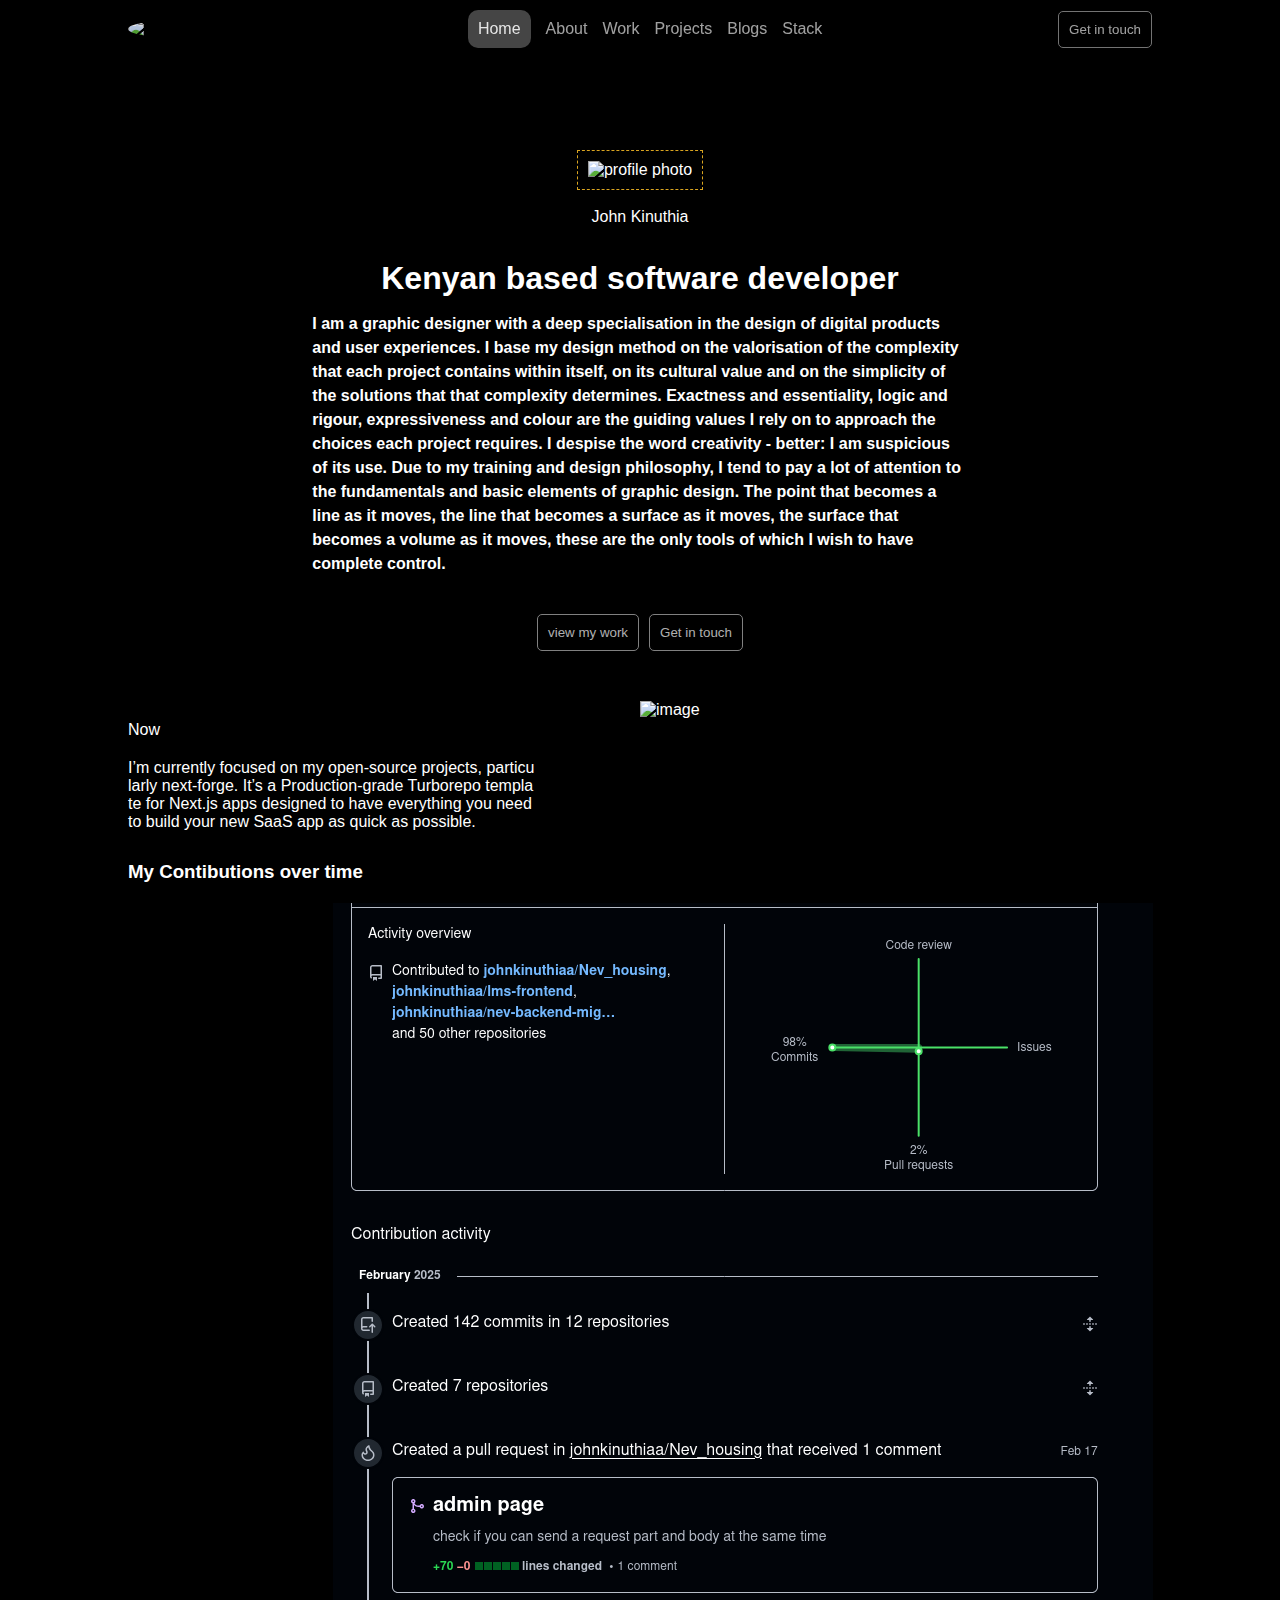
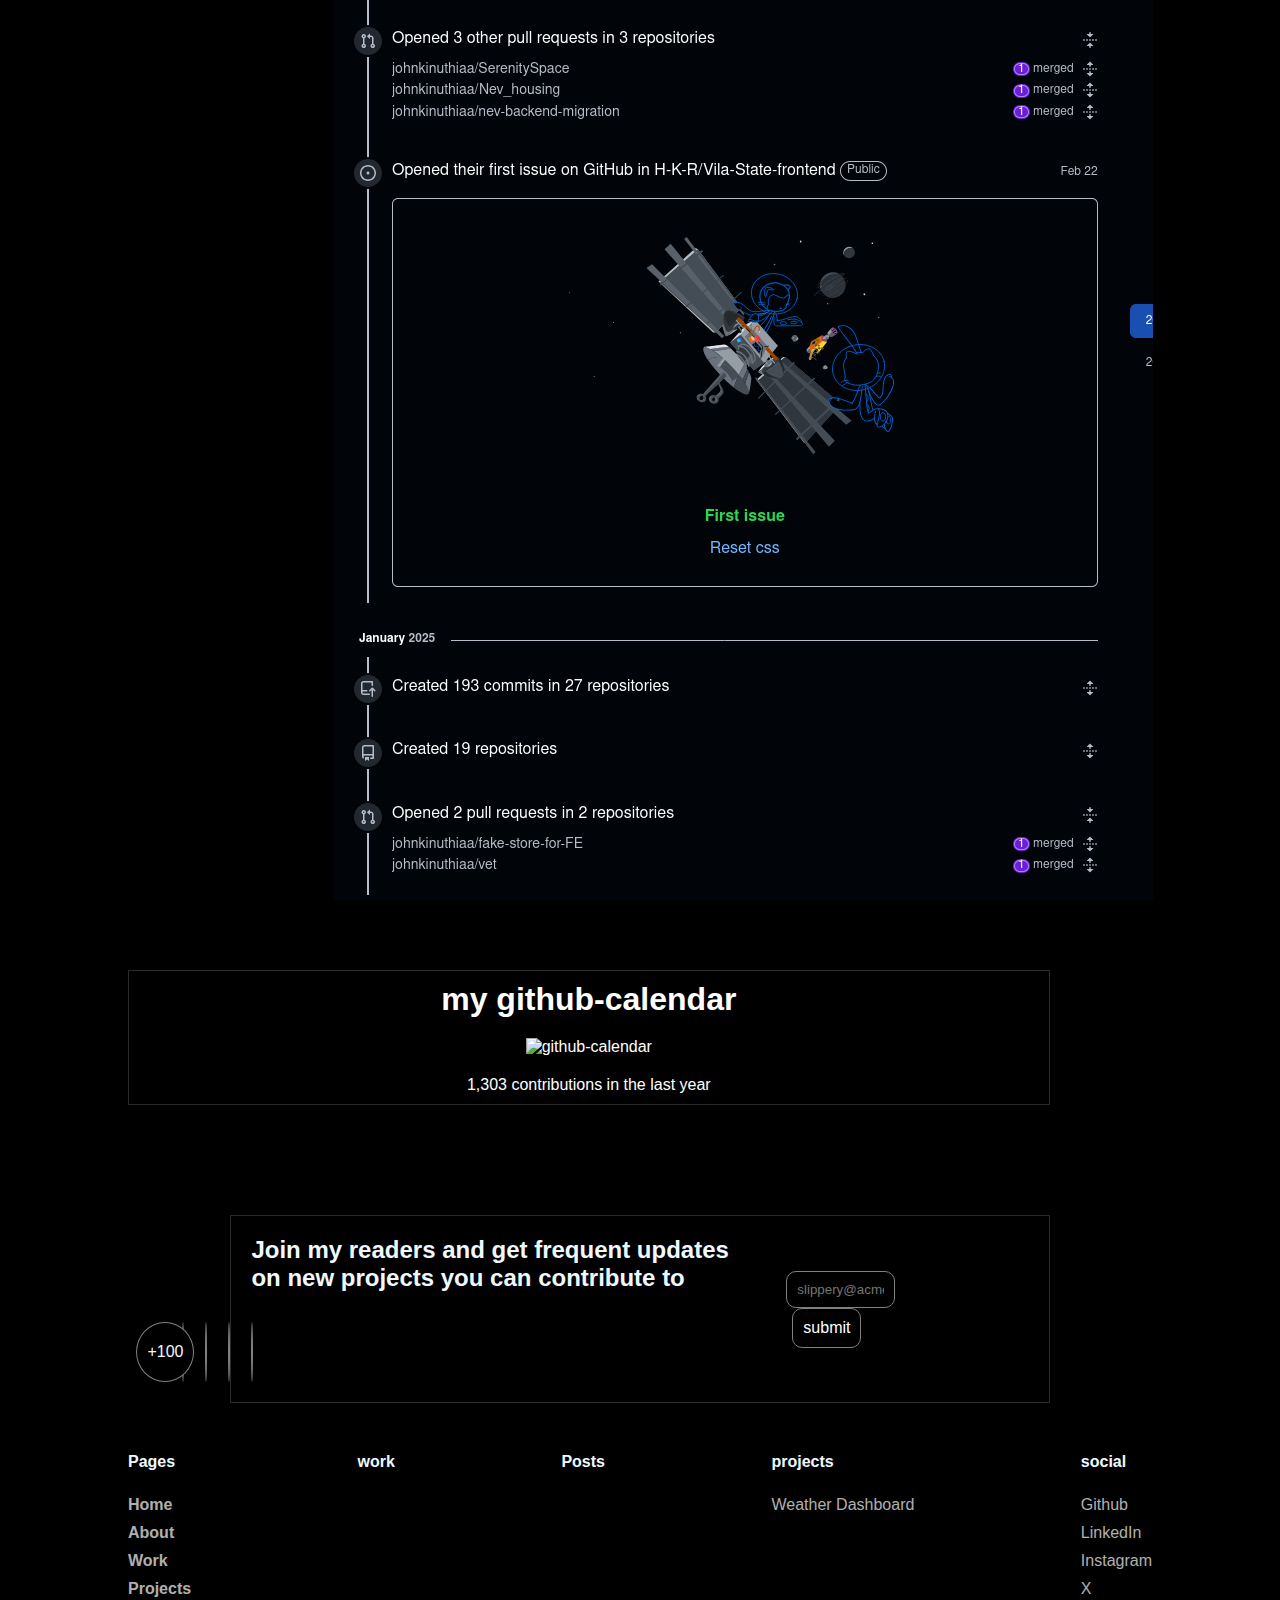
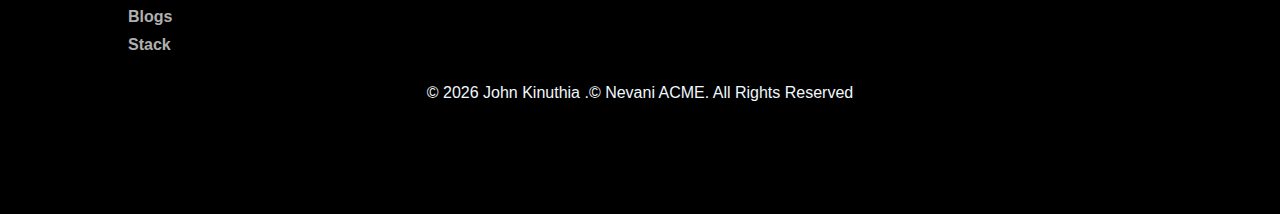
==== index.html @ 50105814 "projects" ====
<!DOCTYPE html>
<html lang="en">
<head>
    <meta charset="UTF-8">
    <meta name="viewport" content="width=device-width, initial-scale=1.0">
    <title>my Portfolio</title>
    <link rel="stylesheet" href="styles/styles.css">
    <link rel="stylesheet" href="https://fonts.googleapis.com/css2?family=Material+Symbols+Outlined:opsz,wght,FILL,GRAD@20..48,100..700,0..1,-50..200" />
</head>
<body>
    <header>
        <nav>
            <div class="profile__container">
                <img src="https://i.pinimg.com/736x/99/9f/6e/999f6e48bd774113c2bd0b9a2c23f813.jpg" alt="profile photo">
            </div>
            <div class="navigation_links desktop__navigation">
                <a href="/index.html" id="home">Home</a>
                <a href="/pages/about.html" id="about">About</a>
                <a href="/pages/about.html" id="work">Work</a>
                <a href="/pages/projects.html" id="projects">Projects</a>
                <a href="/pages/blog.html" id="blogs">Blogs</a>
                <a href="/pages/stack.html" id="stack" >Stack</a>
                
            </div>
            <div class="navigation_links bottom__navigation">
                <a href="/index.html" id="home">
                    <div class="navigation_links_container">
                        <span class="material-symbols-outlined">home</span><span>Home</span>
                    </div>
                </a>
                <a href="/pages/about.html" id="about">
                    <div class="navigation_links_container">
                        <span class="material-symbols-outlined">account_circle</span><span>About</span>
                    </div>
                </a>
                <a href="/pages/about.html" id="work">
                    <div class="navigation_links_container">
                        <span class="material-symbols-outlined">work</span><span>Work</span>
                    </div>
                </a>
                <a href="/pages/projects.html" id="projects">
                    <div class="navigation_links_container">
                        <span class="material-symbols-outlined">construction</span><span>Projects</span>
                    </div>
                </a>
                <a href="/pages/blog.html" id="blogs">
                    <div class="navigation_links_container">
                        <span class="material-symbols-outlined">local_library</span><span>Blogs</span>
                    </div>
                </a>
                <a href="/pages/stack.html" id="stack" >
                    <div class="navigation_links_container">
                        <span class="material-symbols-outlined">widgets</span><span>Stack</span>
                    </div>
                </a>
                
            </div>

            <div>
                <button class="contact_button"><a href="/pages/contact.html">Get in touch</a></button>
            </div>
        </nav>
    </header>
    <main id="main__page">
        <section class="introduction__section">
            <div class="introduction__section__image">
                <img src="https://i.pinimg.com/736x/99/9f/6e/999f6e48bd774113c2bd0b9a2c23f813.jpg" alt="profile photo">
            </div>
            <p class="my_name">John Kinuthia</p>
            <div class="introduction__section__about__me">
                <h1>Kenyan based software developer</h1>
                <p>I am a graphic designer with a deep specialisation in the design of digital products and user experiences.
                     I base my design method on the valorisation of the complexity that each project contains within itself, on its cultural value and on the simplicity 
                    of the solutions that that complexity determines. Exactness and essentiality, logic and rigour, expressiveness and colour are the guiding values
                     I rely on to approach the choices each project requires.

                    I despise the word creativity - better: I am suspicious of its use. Due to my training and design philosophy, I tend to pay a lot of attention to the
                     fundamentals and basic elements of graphic design. The point that becomes a line as it moves, the line that becomes a surface as it moves, the surface that 
                     becomes a volume as it moves, these are the only tools of which I wish to have complete control.</p>
            </div>
            <div class="introduction__section__buttons">
                <button> <a href="/pages/projects.html">view my work</a></button>
                <button class="get_in_touch_button"><a href="/pages/contact.html">Get in touch</a></button>
            </div>
        </section>
        <section class="currently__section">
            <div class="currently__section__text">
                <p>Now</p>
                <p class="currently__section__project__description">I’m currently focused on my open-source projects,
                     particularly next-forge. It’s a Production-grade 
                     Turborepo template for Next.js apps designed to have everything
                     you need to build your new SaaS app as quick as possible.</p>
            </div>
            <div class="currently__section__image">
                <img 
                    src="https://i.pinimg.com/236x/44/af/dc/44afdc5219f2e6592aead0ec543ad521.jpg" 
                    alt="image">
            </div>
        </section>
        <section class="contribution_section">
            <h3>My Contibutions over time</h3>
            <div class="contribution_activity">
                <img src="/assets/contribution.png" alt="contributions">
            </div>
        </section>
        <section class="github-contribution">
            <h1>my github-calendar</h1>
            <div class="github-calendar">
                <img src="https://ghchart.rshah.org/johnkinuthiaa" alt="github-calendar">
            </div>
            <p>1,303 contributions in the last year </p>
        </section>
        
    </main>
    <footer>
        <section class="newsletter">
            <div class="readers">
                <h2>Join my readers and get frequent updates on new projects
                you can contribute to</h2>
                <div class="newsletter__readers">
                    <img src="https://i.pinimg.com/236x/fb/40/18/fb40187282aca6e7f9225df4b0b49ace.jpg" alt="">
                    <img src="https://i.pinimg.com/236x/fb/40/18/fb40187282aca6e7f9225df4b0b49ace.jpg" alt="">
                    <img src="https://i.pinimg.com/236x/fb/40/18/fb40187282aca6e7f9225df4b0b49ace.jpg" alt="">
                    <img src="https://i.pinimg.com/236x/fb/40/18/fb40187282aca6e7f9225df4b0b49ace.jpg" alt="">
                    <img src="https://i.pinimg.com/236x/fb/40/18/fb40187282aca6e7f9225df4b0b49ace.jpg" alt="">
                    <div>+100</div>
                </div>
            </div>
            <div class="newsletter__register">
                <form>
                    <input
                        type="text"
                        name="emailInput"
                        id="emailInput"
                        placeholder="slippery@acme.com"
                        required
                        autocomplete="off"
                        >
                    <button type="submit">submit</button>
                </form>
                
            </div>
            
        </section>
        <div class="footer__content">
            <div>
                <h4>Pages</h>
                <div class="footer_navigation">
                    <a href="/index.html">Home</a>
                    <a href="/pages/about.html">About</a>
                    <a href="/pages/about.html">Work</a>
                    <a href="/pages/projects.html">Projects</a>
                    <a href="/pages/blog.html">Blogs</a>
                    <a href="/pages/stack.html">Stack</a>
                </div>
            </div>
            <div>
                <h4>work</h>
                <div class="footer_navigation"><a href=""></a><a href=""></a><a href=""></a><a href=""></a></div>
            </div>
            <div>
                <h4>Posts</h>
                <div class="footer_navigation"><a href=""></a><a href=""></a><a href=""></a><a href=""></a></div>
            </div>
            <div>
                <h4>projects</h4>
                <div class="footer_navigation">
                    <a href="/pages/projects.html#Weather_Dashboard">Weather Dashboard</a>
                    <a href=""></a>
                    <a href=""></a>
                    <a href=""></a>
                </div>
            </div>
            <div>
                <h4>social</h4>
                <div class="footer_navigation">
                    <a href=""><i class="fa-brands fa-github"></i>Github</a>
                    <a href=""><i class="fa-brands fa-linkedin"></i>LinkedIn</a>
                    <a href=""><i class="fa-brands fa-instagram" style="color: #ffffff;"></i>Instagram</a>
                    <a href=""><i class="fa-brands fa-x-twitter" style="color: #ffffff;"></i>X</a>
                </div>
            </div>
        </div>
        <div class="date" id="date"></div>
    </footer>
    <script type="module" src="index.js"></script>
    </body>
</html>
---- styles/styles.css ----
/* make width for the whole app to be 80% */
:root{
    width: 80%;
    margin: 0 auto; 
    background-color: black;
    font-family: Arial, Helvetica, sans-serif;

}
/* reset the css */
*{
    margin: 0;
    padding:0;
    box-sizing: border-box;
}

header{
    width: 80%;
    margin: 0 auto;
    position:fixed;
    top: 0;
    padding-top: 10px;
    backdrop-filter: blur(50px);
    opacity: 0.9;
}
header>nav{
    display:flex;
    justify-content: space-between;
    align-items: center;

}

.profile__container>img{
    border-radius: 50%;
    object-fit: cover;
    height: 80px;
    width: 80px;
}
.navigation_links{
    display: flex;
    justify-content: space-between;
    align-items: center;
    gap:15px
}
/* remove text decoration for all links */

a{
    text-decoration: none;
    color: rgb(255,255,255,0.7);
}


.navigation_links>a:hover,
.contact_button>a:hover,
.introduction__section__buttons>button
{
    cursor: pointer;
    color: rgb(255,255,255);
}
.bottom__navigation>a{
    color: #ffff !important;
}
.contact_button,
.introduction__section__buttons>button{
    padding: 10px;
    outline:none;
    border:1px solid gray;
    border-radius:5px;
    background: #000;
}
.bottom__navigation{
    position:fixed;
    top:90vh;
    z-index: 999;
    backdrop-filter: blur(50px);
    color: rgb(255,255,255) !important;
    border-radius: 30px;
    width: 100%;
    padding:10px;
    align-items: center;

    background-color: rgb(255,255,255,0.2) !important;
}
.navigation_links_container{
    display:flex;
    flex-direction:column;
    align-items: center;
}
@media screen and (max-width: 730px) {
    .desktop__navigation,.contact_button{
        display: none;
    }
}

@media screen and (min-width: 730px) {
    .bottom__navigation{
        display: none;
    }
}
#main__page{
    color: #ffff;
    margin-top: 150px;
    scroll-behavior: smooth;
}
.introduction__section{
    display: flex;
    flex-direction: column;
    align-items:center;
    gap: 18px;
    margin: 0 auto;
    align-items: center;
    justify-content: center;
    width: 80%;
}
.introduction__section__about__me{
    display: flex;
    flex-direction: column;
    width: 80%;
    gap: 10px;
    line-height: 1.5;
    font-size: medium;
    font-weight: 600;
    margin: 10px 0 20px 0;
    
}
.introduction__section__about__me>h1{
    text-align: center;
}
.introduction__section__image{
    border: 1px dashed goldenrod;
    width: fit-content;
}
.introduction__section__image>img{
    height: 90px;
    width: 90px;
    padding: 10px;
    object-fit: cover;
}

.introduction__section__buttons{
    display: flex;
    gap:10px;
    justify-content: space-between;
}

.get_in_touch_button{
    border: none;
    /* background-color:rgb(255,255,255) !important; */
    color: #000 !important;
}
/* currently */
.currently__section{
    display: flex;
    justify-content: space-between;
    align-items: flex-start;
    margin-top: 50px;
}
.currently__section__text{
    width: 50%;
    word-break: break-all;
    display: flex;
    flex-direction: column;
    justify-content: space-between;
}
.currently__section__project__description{
    margin-top: 40px;
    font-size: 16px;
}
.currently__section__text>p{
    width: 80%;
    margin-top: 20px;
}
.currently__section__image{
    width: 50%;
}
.currently__section__image>img{
    width: 100%;
    object-fit:fill;
}
/* contribution activity */
.contribution_section{
    margin-top: 30px;
    width:100%;
}
.contribution_activity{
    display: flex;
    justify-items: center;
    align-items: center;
    margin:20px auto;
    width:60%;
}
/* contribution section */
.github-contribution{
    width: 90%;
    margin-top: 70px;
    align-items: center;
    display: flex;
    flex-direction:column;
    border:1px solid rgb(219, 211, 211,0.2);
    gap:20px;
    padding: 10px;
}
.github-calendar>img{
    width: 100%;
    
}
@media screen and (max-width:768px) {
    .github-contribution{
        width: 100%;
    }
    .github-calendar>img{
        width: 100%;
        height: 100%;
    }
}
/* newsletter */
.newsletter{
    display:flex;
    justify-content: space-between;
    align-items:center;
    padding:10px;
    border:1px solid rgb(219, 211, 211,0.2);
    width:80%;
    margin: 50px auto;
}
.newsletter>*{
    padding: 10px;
}
.newsletter__register{
    width: 60%;
    display:flex;
}
.newsletter__register>form{
    padding: 10px;
    width: 80%;
}
.newsletter__register>form>*{
    padding: 10px;
    border-radius: 10px;
    border:1px solid gray;
}
.newsletter__register>form>button{
    font-size: medium;
    font-weight: 500;
    background-color:rgb(0,0,0);
    color:rgb(255,255,255);
    cursor:pointer;
    margin-left: 6px;
}
.newsletter__register>form>button:hover{
    color:rgb(255,255,255,0.5);
}
.newsletter__register>form>input[type="text"]{
    background-color:#000;
    color:rgb(255,255,255);
    width: 60%;
}

input[type="text"]:focus{
    outline: none;
}
.newsletter__readers{
    display:flex;
    align-items: center;
    margin-top:30px;
    margin-left: 25px;
}
.newsletter__readers>div{
    padding:10px;
    margin-left: -25px;
}
.newsletter__readers>*{
    display: flex;
    align-items: center;
    border-radius:50%;
    height: 60px;
    object-fit:cover;
    margin-left: -25px;
    background-color: #000;
    border:1px solid gray;
}
/* footer section */
footer{
    color:aliceblue;
    display:flex;
    justify-content:space-between ;
    margin-top:60px;
    margin-bottom: 10%;
    flex-direction: column;
}
.footer__content{
    display:flex;
    justify-content:space-between ;
    margin-bottom: 20px;
}
.footer_navigation{
    display: flex;
    gap:10px;
    flex-direction:column;
    margin-top: 25px;
}
.date{
    display:flex;
    justify-content: center;
    align-items: center;
    margin:10px auto;

}
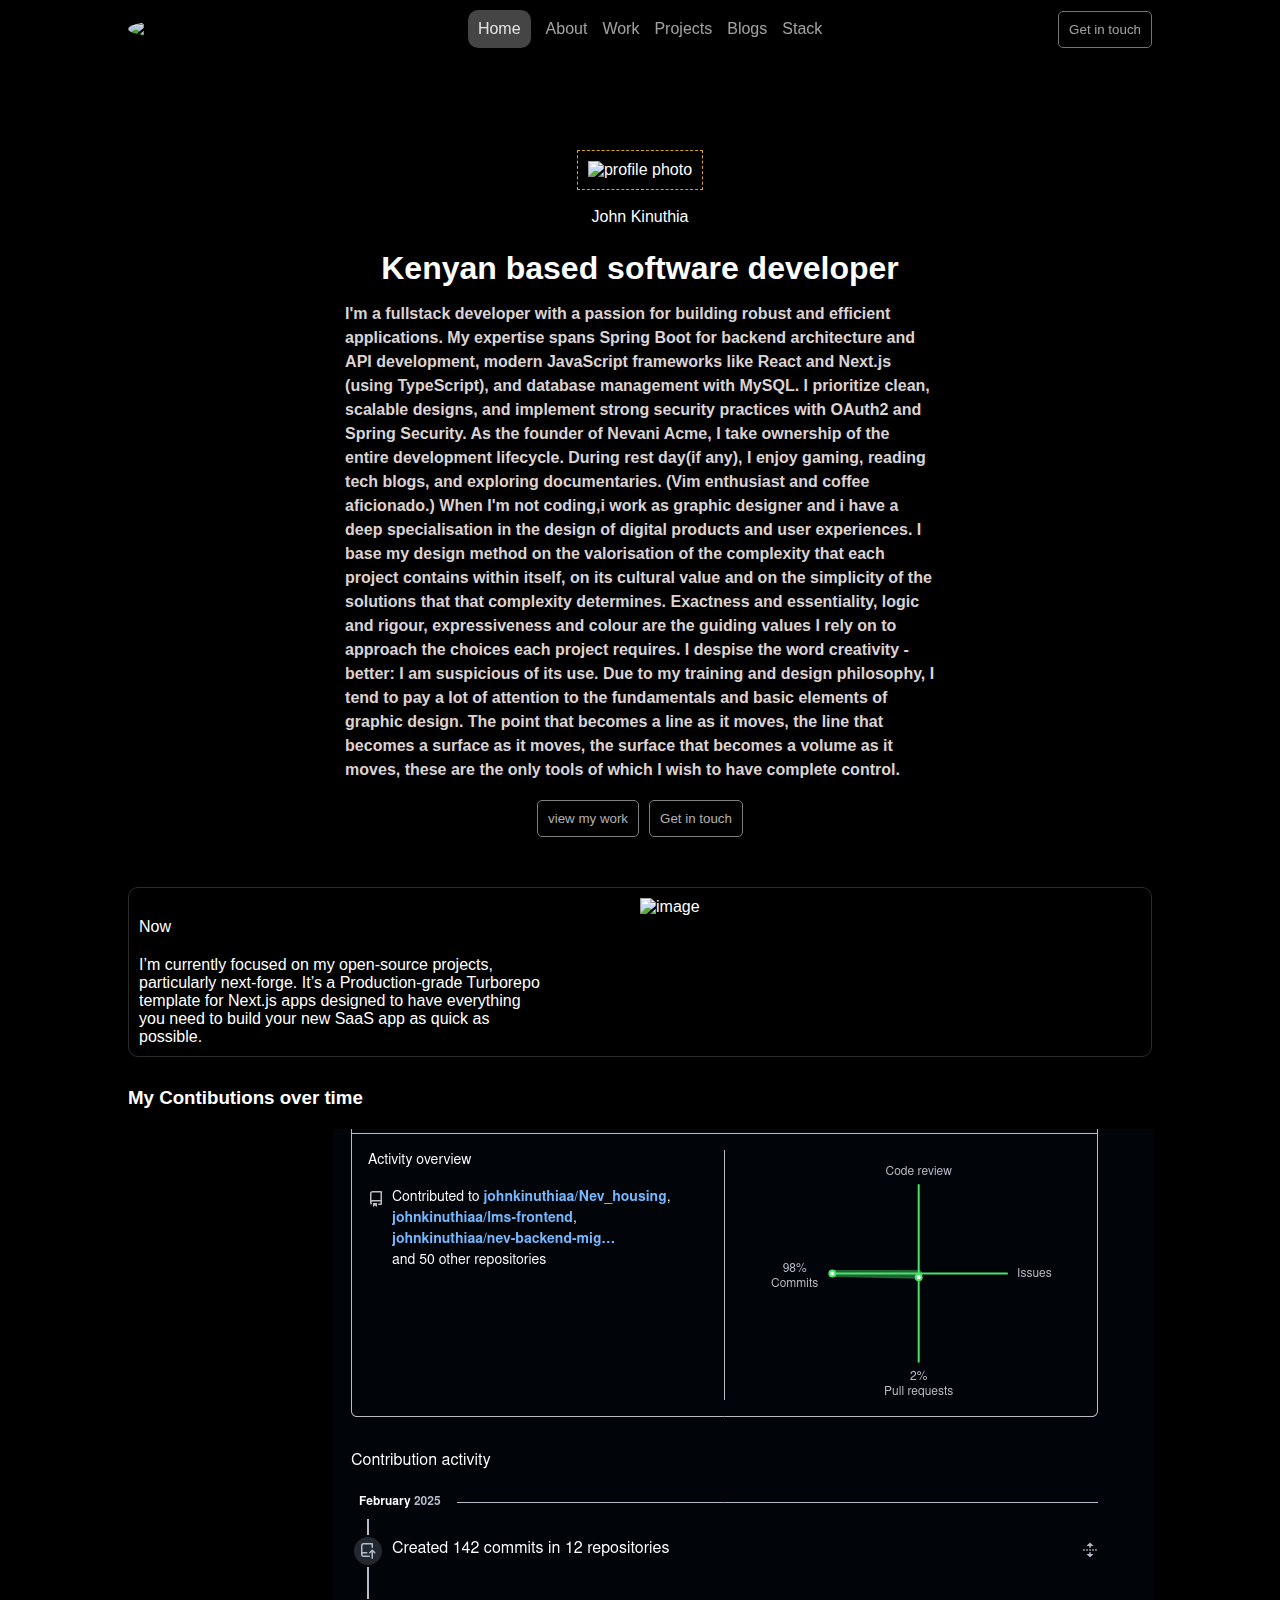
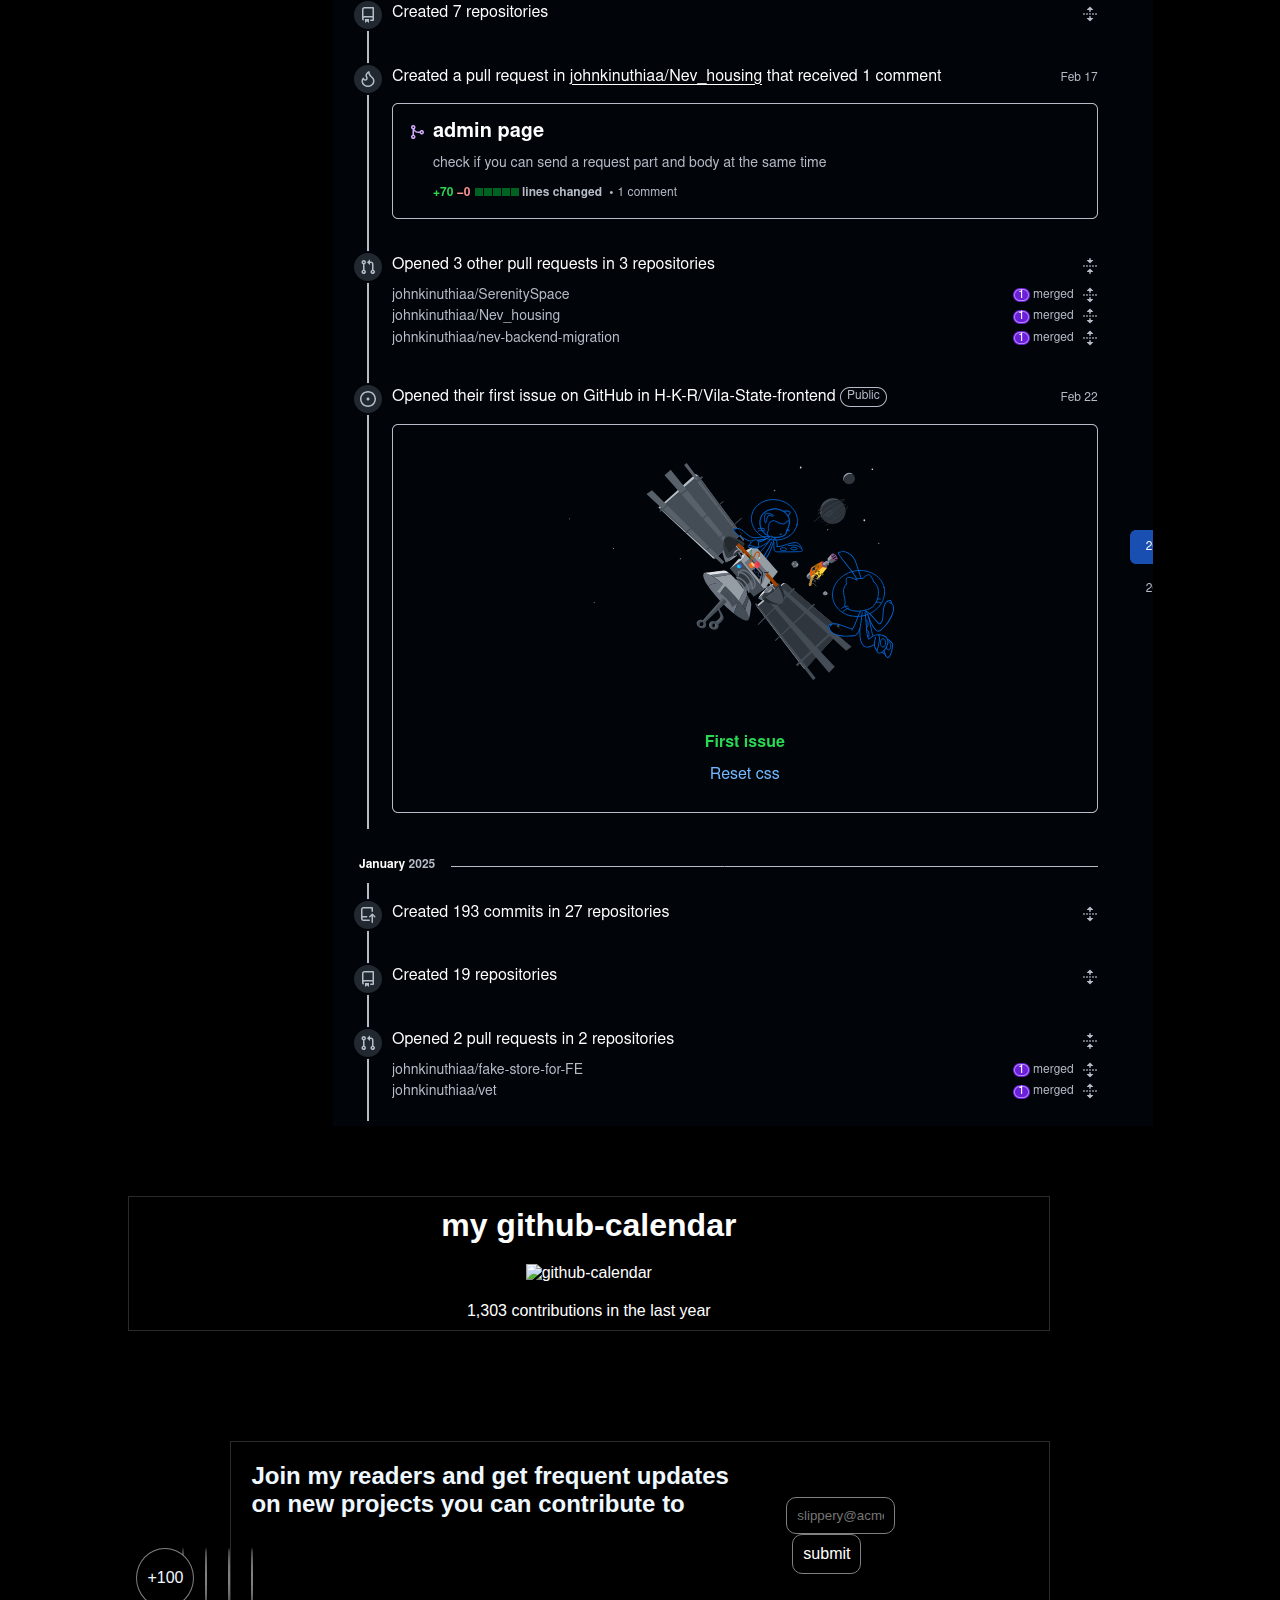
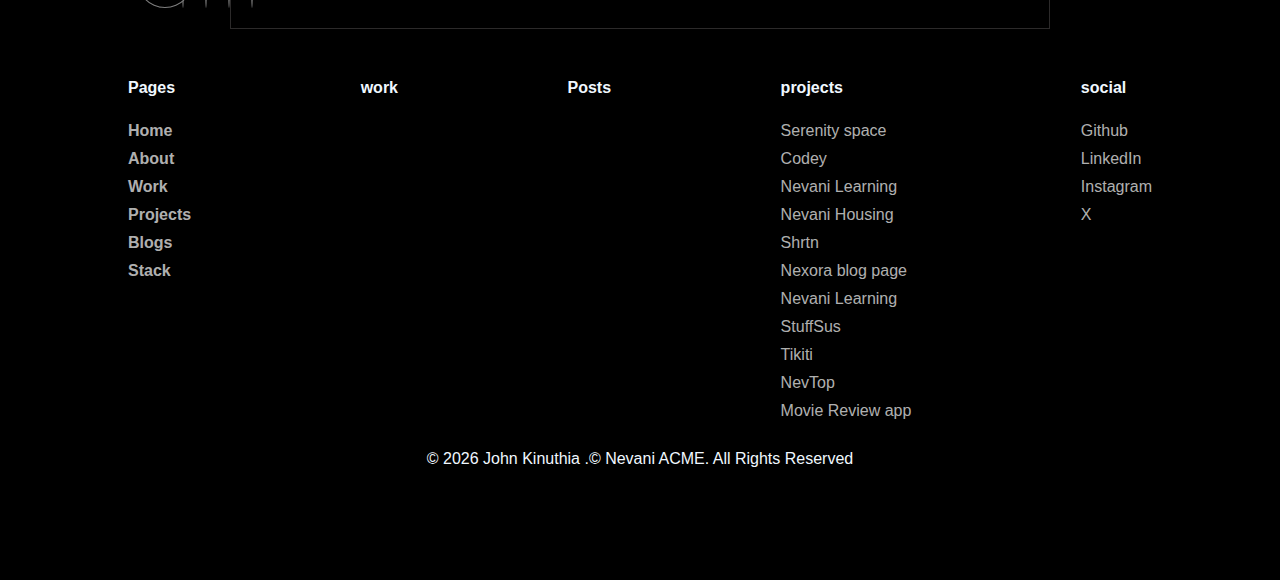
==== commit d468ed49: "link to projects" ====
--- a/index.html
+++ b/index.html
@@ -69,10 +69,17 @@
             <p class="my_name">John Kinuthia</p>
             <div class="introduction__section__about__me">
                 <h1>Kenyan based software developer</h1>
-                <p>I am a graphic designer with a deep specialisation in the design of digital products and user experiences.
-                     I base my design method on the valorisation of the complexity that each project contains within itself, on its cultural value and on the simplicity 
+                <p>
+                    I'm a fullstack developer with a passion for building robust and efficient applications.
+                    My expertise spans Spring Boot for backend architecture and API development, modern JavaScript frameworks like React and Next.js
+                    (using TypeScript), and database management with MySQL. I prioritize clean, scalable designs, and implement strong security practices
+                    with OAuth2 and Spring Security. As the founder of Nevani Acme, I take ownership of the entire development lifecycle.
+                    During rest day(if any), I enjoy gaming, reading tech blogs, and exploring documentaries. (Vim enthusiast and coffee aficionado.)
+
+                    When I'm not coding,i work as graphic designer and i have a deep specialisation in the design of digital products and user experiences.
+                    I base my design method on the valorisation of the complexity that each project contains within itself, on its cultural value and on the simplicity 
                     of the solutions that that complexity determines. Exactness and essentiality, logic and rigour, expressiveness and colour are the guiding values
-                     I rely on to approach the choices each project requires.
+                    I rely on to approach the choices each project requires.
 
                     I despise the word creativity - better: I am suspicious of its use. Due to my training and design philosophy, I tend to pay a lot of attention to the
                      fundamentals and basic elements of graphic design. The point that becomes a line as it moves, the line that becomes a surface as it moves, the surface that 
@@ -165,10 +172,18 @@
             <div>
                 <h4>projects</h4>
                 <div class="footer_navigation">
-                    <a href="/pages/projects.html#Weather_Dashboard">Weather Dashboard</a>
-                    <a href=""></a>
-                    <a href=""></a>
-                    <a href=""></a>
+                    <a href="/pages/projects.html#SerenitySpace">Serenity space</a>
+                    <a href="/pages/projects.html#codey">Codey</a>
+                    <a href="/pages/projects.html#nevani_learning">Nevani Learning</a>
+                    <a href="/pages/projects.html#nevani_housing">Nevani Housing</a>
+                    <a href="/pages/projects.html#nevani_housing">Shrtn</a>
+                    <a href="/pages/projects.html#nexora">Nexora blog page</a>
+                    <a href="/pages/projects.html#">Nevani Learning</a>
+                    <a href="/pages/projects.html#StuffSus">StuffSus</a>
+                    <a href="/pages/projects.html#tikiti">Tikiti</a>
+                    <a href="/pages/projects.html#nevTop">NevTop</a>
+                    <a href="/pages/projects.html#review">Movie Review app</a>
+                    
                 </div>
             </div>
             <div>
--- a/styles/styles.css
+++ b/styles/styles.css
@@ -120,7 +120,15 @@
     font-size: medium;
     font-weight: 600;
     margin: 10px 0 20px 0;
+    margin: 0 auto;
+    align-items: center;
+    justify-content: center;
     
+}
+.introduction__section__about__me>p{
+    color: rgb(219, 211, 211);
+    width: 90%;
+    line-height: 1.5;
 }
 .introduction__section__about__me>h1{
     text-align: center;
@@ -153,10 +161,12 @@
     justify-content: space-between;
     align-items: flex-start;
     margin-top: 50px;
+    border: 1px solid rgb(219, 211, 211,0.2);
+    padding:10px;
+    border-radius: 10px;
 }
 .currently__section__text{
     width: 50%;
-    word-break: break-all;
     display: flex;
     flex-direction: column;
     justify-content: space-between;
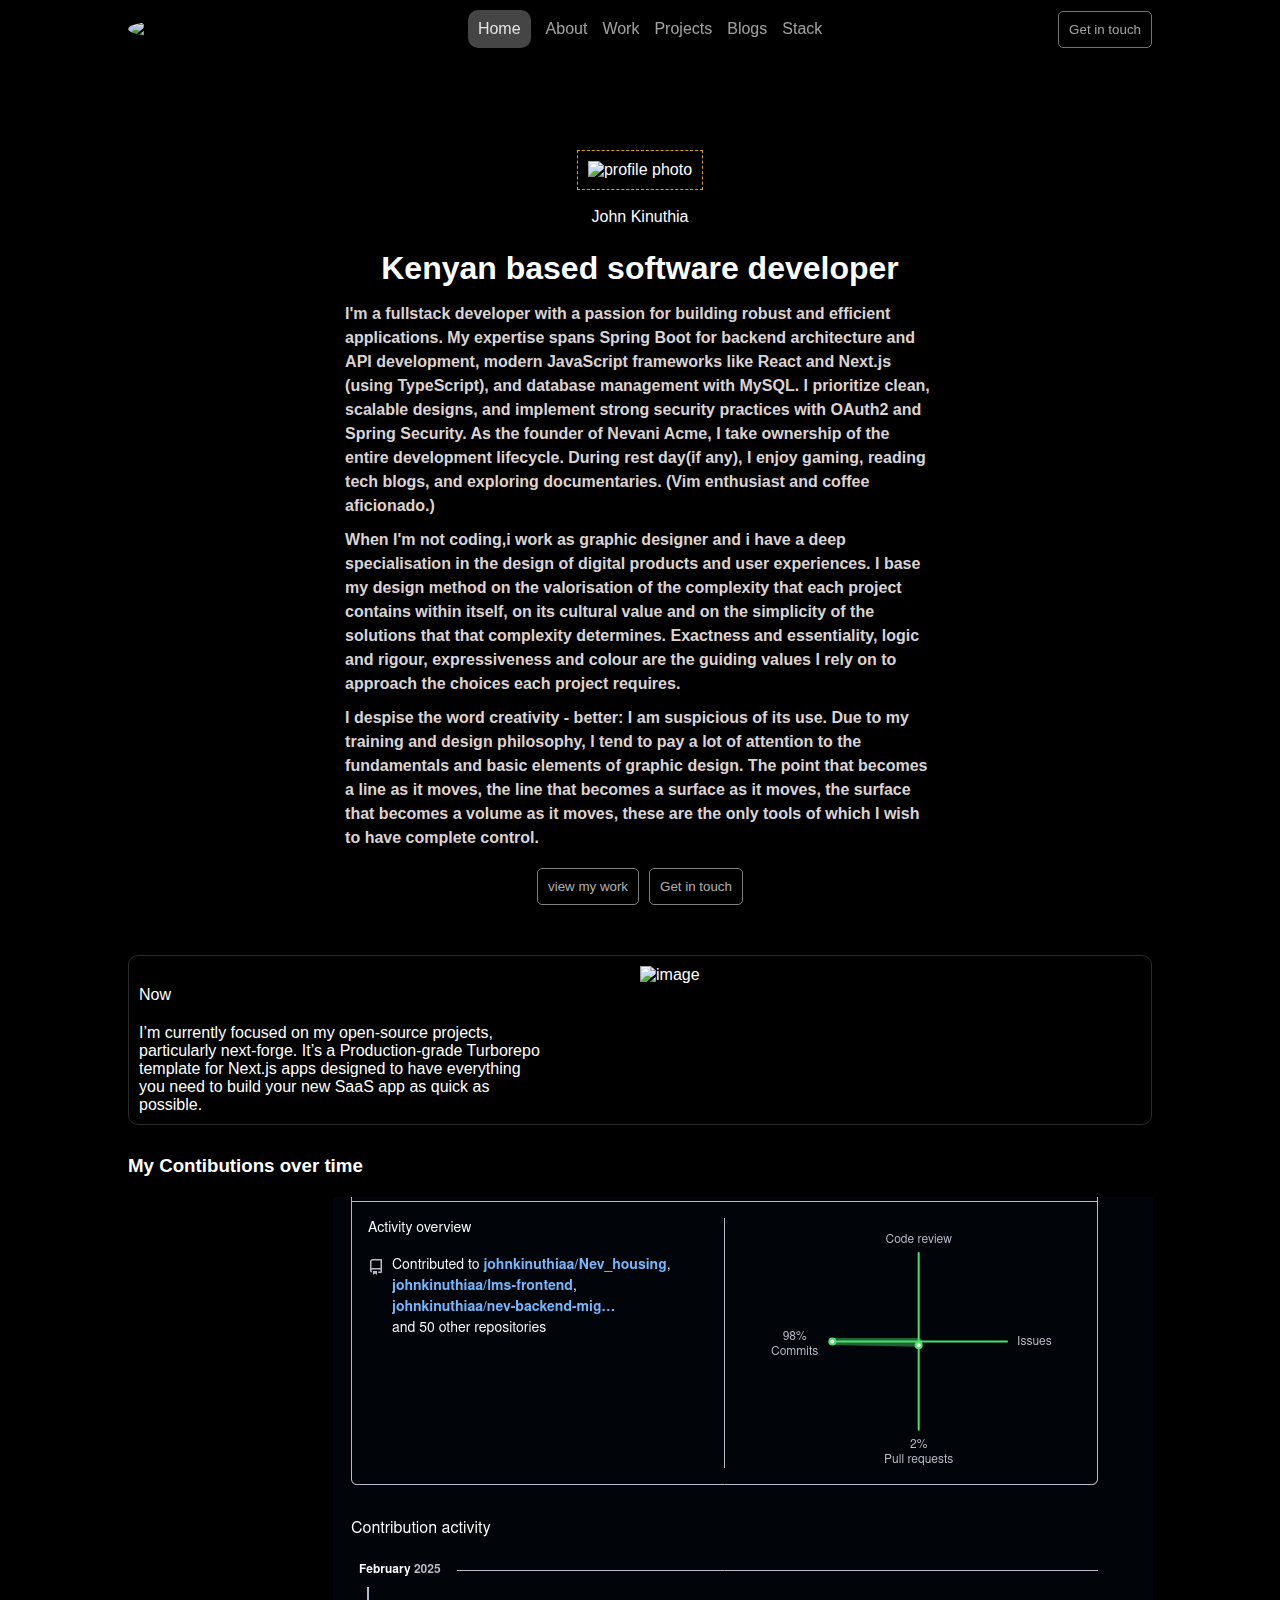
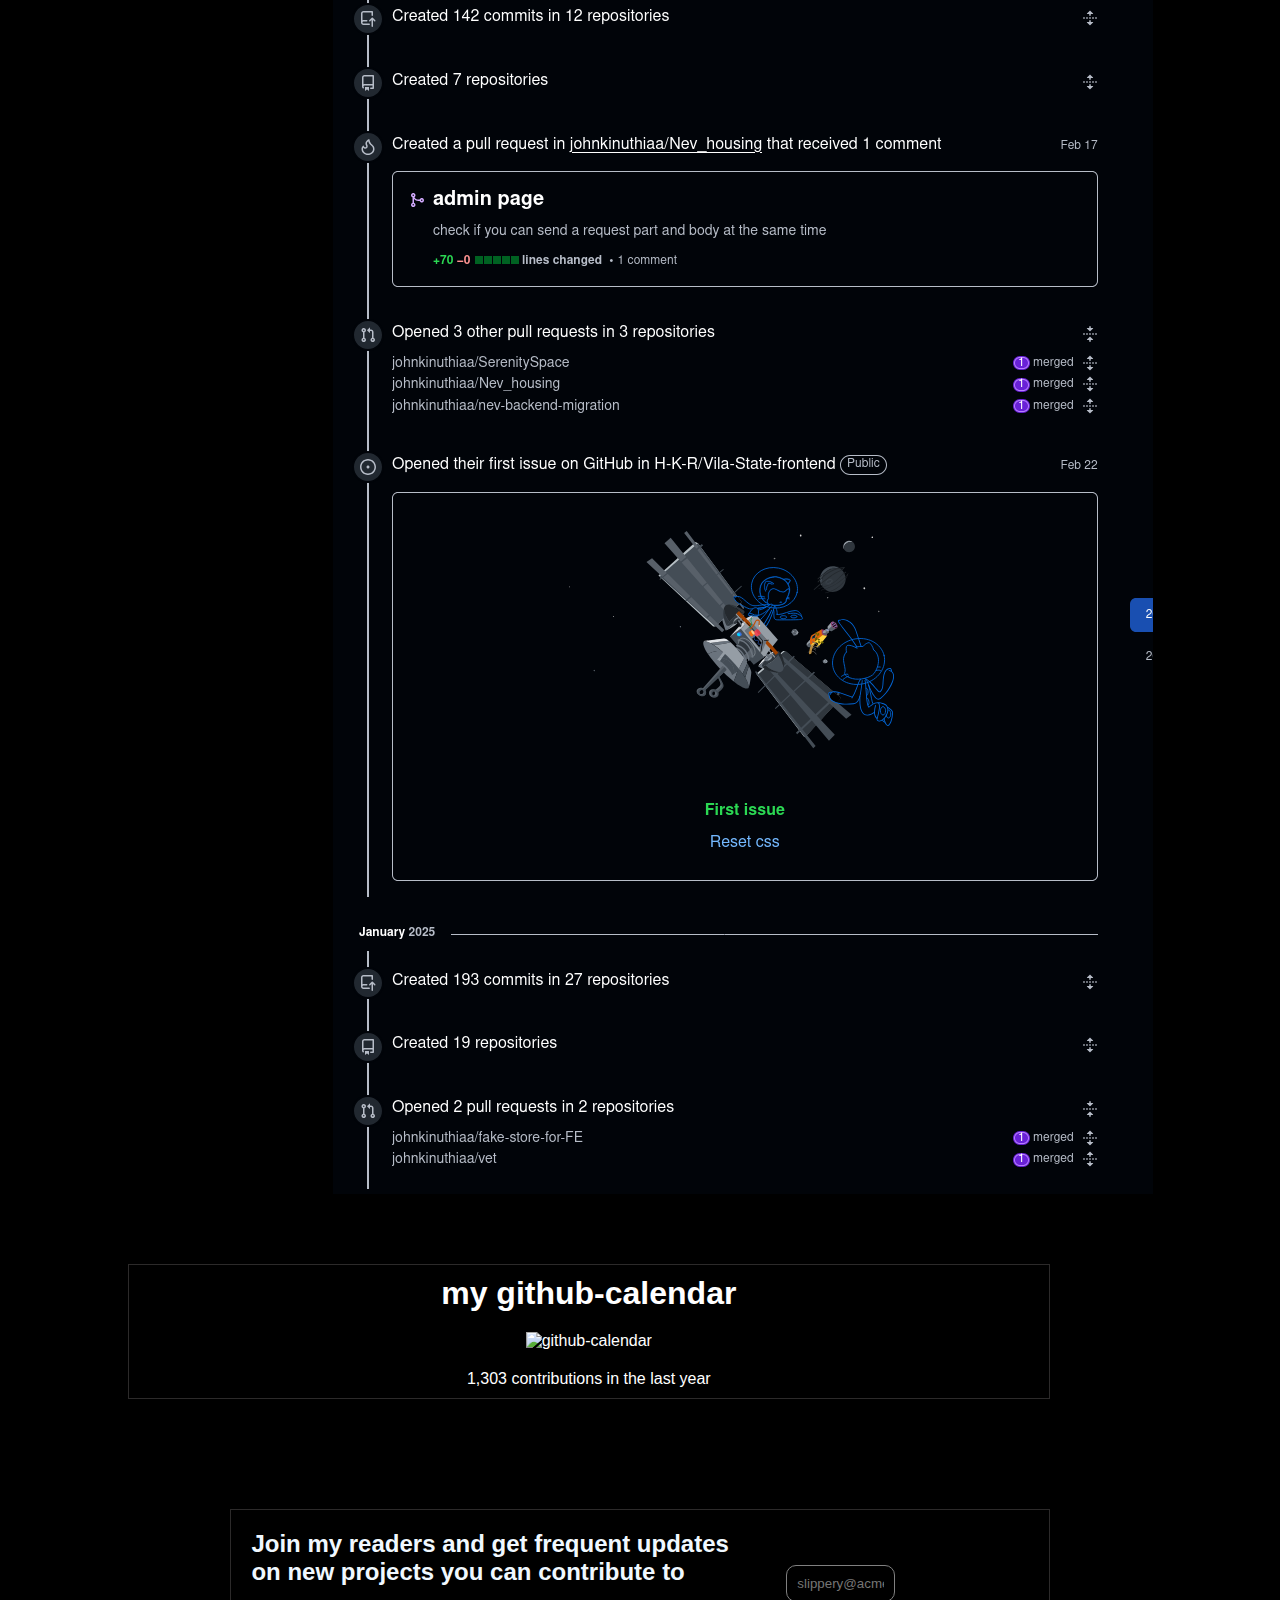
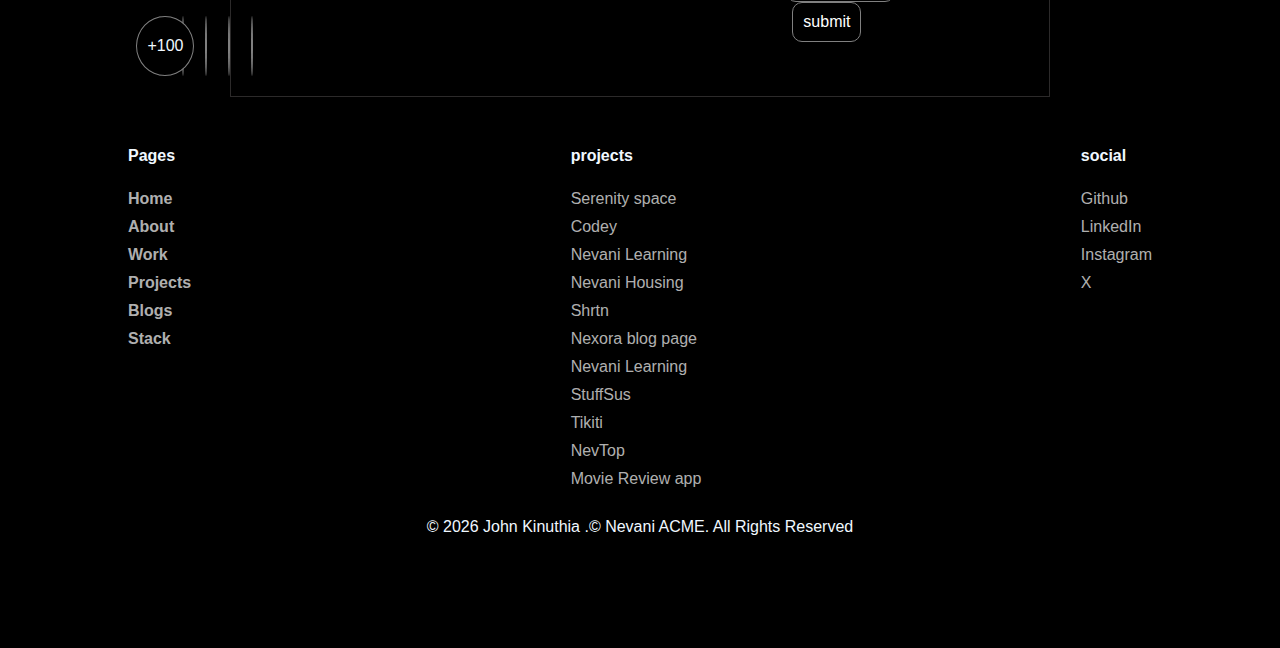
==== commit b80a718d: "responsive design" ====
--- a/index.html
+++ b/index.html
@@ -75,15 +75,18 @@
                     (using TypeScript), and database management with MySQL. I prioritize clean, scalable designs, and implement strong security practices
                     with OAuth2 and Spring Security. As the founder of Nevani Acme, I take ownership of the entire development lifecycle.
                     During rest day(if any), I enjoy gaming, reading tech blogs, and exploring documentaries. (Vim enthusiast and coffee aficionado.)
-
+                </p>
+                <p>
                     When I'm not coding,i work as graphic designer and i have a deep specialisation in the design of digital products and user experiences.
                     I base my design method on the valorisation of the complexity that each project contains within itself, on its cultural value and on the simplicity 
                     of the solutions that that complexity determines. Exactness and essentiality, logic and rigour, expressiveness and colour are the guiding values
                     I rely on to approach the choices each project requires.
-
+                </p>
+                <p>
                     I despise the word creativity - better: I am suspicious of its use. Due to my training and design philosophy, I tend to pay a lot of attention to the
-                     fundamentals and basic elements of graphic design. The point that becomes a line as it moves, the line that becomes a surface as it moves, the surface that 
-                     becomes a volume as it moves, these are the only tools of which I wish to have complete control.</p>
+                    fundamentals and basic elements of graphic design. The point that becomes a line as it moves, the line that becomes a surface as it moves, the surface that 
+                    becomes a volume as it moves, these are the only tools of which I wish to have complete control.
+                </p>
             </div>
             <div class="introduction__section__buttons">
                 <button> <a href="/pages/projects.html">view my work</a></button>
@@ -162,14 +165,6 @@
                 </div>
             </div>
             <div>
-                <h4>work</h>
-                <div class="footer_navigation"><a href=""></a><a href=""></a><a href=""></a><a href=""></a></div>
-            </div>
-            <div>
-                <h4>Posts</h>
-                <div class="footer_navigation"><a href=""></a><a href=""></a><a href=""></a><a href=""></a></div>
-            </div>
-            <div>
                 <h4>projects</h4>
                 <div class="footer_navigation">
                     <a href="/pages/projects.html#SerenitySpace">Serenity space</a>
--- a/styles/styles.css
+++ b/styles/styles.css
@@ -85,17 +85,6 @@
     flex-direction:column;
     align-items: center;
 }
-@media screen and (max-width: 730px) {
-    .desktop__navigation,.contact_button{
-        display: none;
-    }
-}
-
-@media screen and (min-width: 730px) {
-    .bottom__navigation{
-        display: none;
-    }
-}
 #main__page{
     color: #ffff;
     margin-top: 150px;
@@ -213,15 +202,7 @@
     width: 100%;
     
 }
-@media screen and (max-width:768px) {
-    .github-contribution{
-        width: 100%;
-    }
-    .github-calendar>img{
-        width: 100%;
-        height: 100%;
-    }
-}
+
 /* newsletter */
 .newsletter{
     display:flex;
@@ -315,3 +296,100 @@
     margin:10px auto;
 
 }
+
+/* responsiveness */
+
+@media screen and (max-width:678px){
+    /* main page */
+    .main__page{
+        display: flex;
+        flex-direction: column;
+    }
+    .introduction__section__about__me{
+        flex-direction: column;
+        width: 100%;
+    }
+    
+    .introduction__section__buttons{
+        display: flex;
+        gap:10px;
+        margin: 15px 15px;
+        justify-content: space-between;
+    }
+    /* currently section */
+    .currently__section{
+        flex-direction: column;
+        width:98%;
+        
+    }
+    .currently__section>*{
+        width: 98%;
+    }
+
+    .currently__section__project__description{
+        width: 98%;
+        margin-bottom: 30px;
+    }
+    .contribution_section,
+    .contribution_activity,
+    .contribution_activity>img,
+    /* github calendar */
+    .github-contribution,
+    .main__page,
+    .introduction__section,
+    :root,header,
+    .currently__section__text,
+    .currently__section__text>p
+    {
+        width: 98%;
+    }
+    .github-calendar>img,
+    .contribution_activity>img{
+        width: 100%;
+        height: 100%;
+        object-fit: cover;
+    }
+    .introduction__section{
+        border:1px solid rgb(219, 211, 211,0.2) ;
+        margin:10px;
+        width: 98%;
+        padding-top: 10px;
+        border-radius: 10px;
+    }
+
+    /* 1. newsletter */
+    .newsletter{
+        width:100%;
+        display: flex;
+        flex-direction: column;
+    }
+    .newsletter__readers{
+        width: 100%;
+    }
+    .newsletter__register,
+    .newsletter__register>form{
+        width: 100%;
+    }
+    
+}
+
+@media screen and (max-width: 730px) {
+    .desktop__navigation,.contact_button{
+        display: none;
+    }
+}
+
+@media screen and (min-width: 730px) {
+    .bottom__navigation{
+        display: none;
+    }
+}
+@media screen and (max-width:768px) {
+    .github-contribution{
+        width: 100%;
+    }
+    .github-calendar>img{
+        width: 100%;
+        height: 100%;
+    }
+}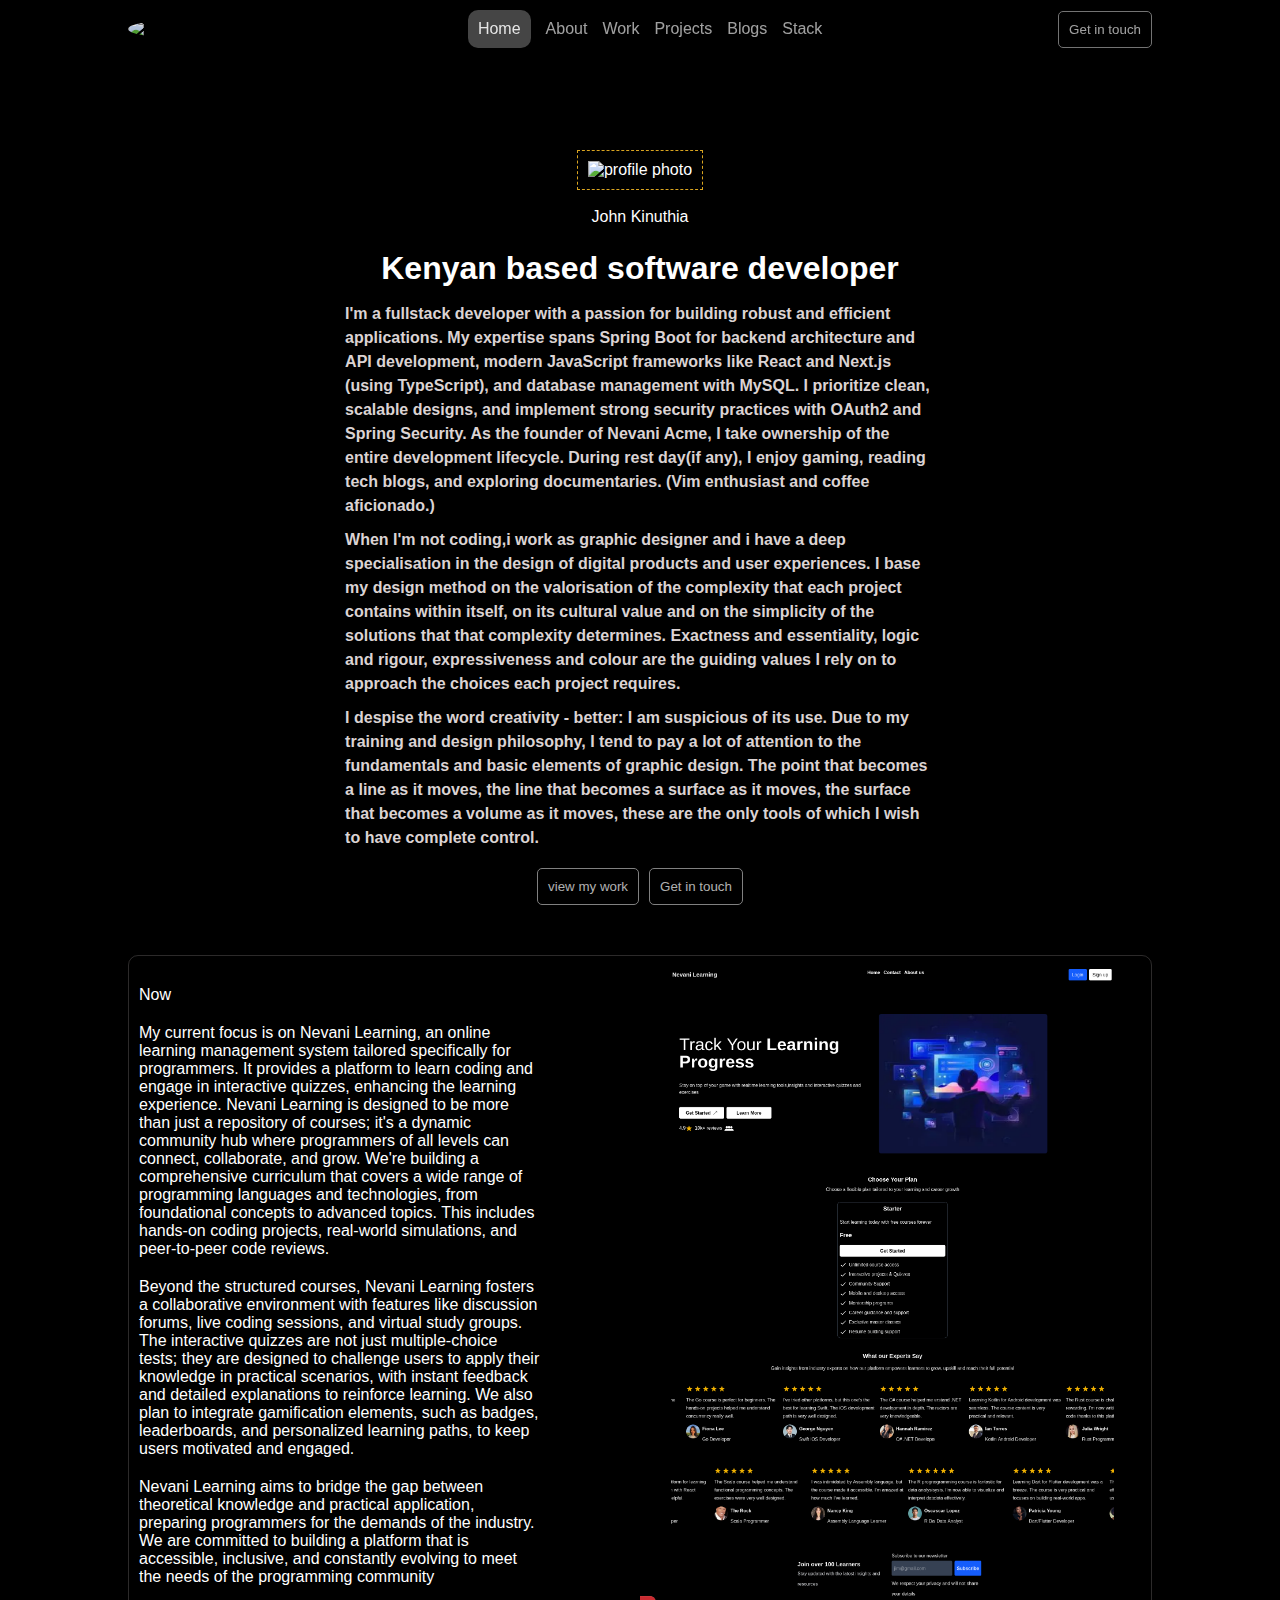
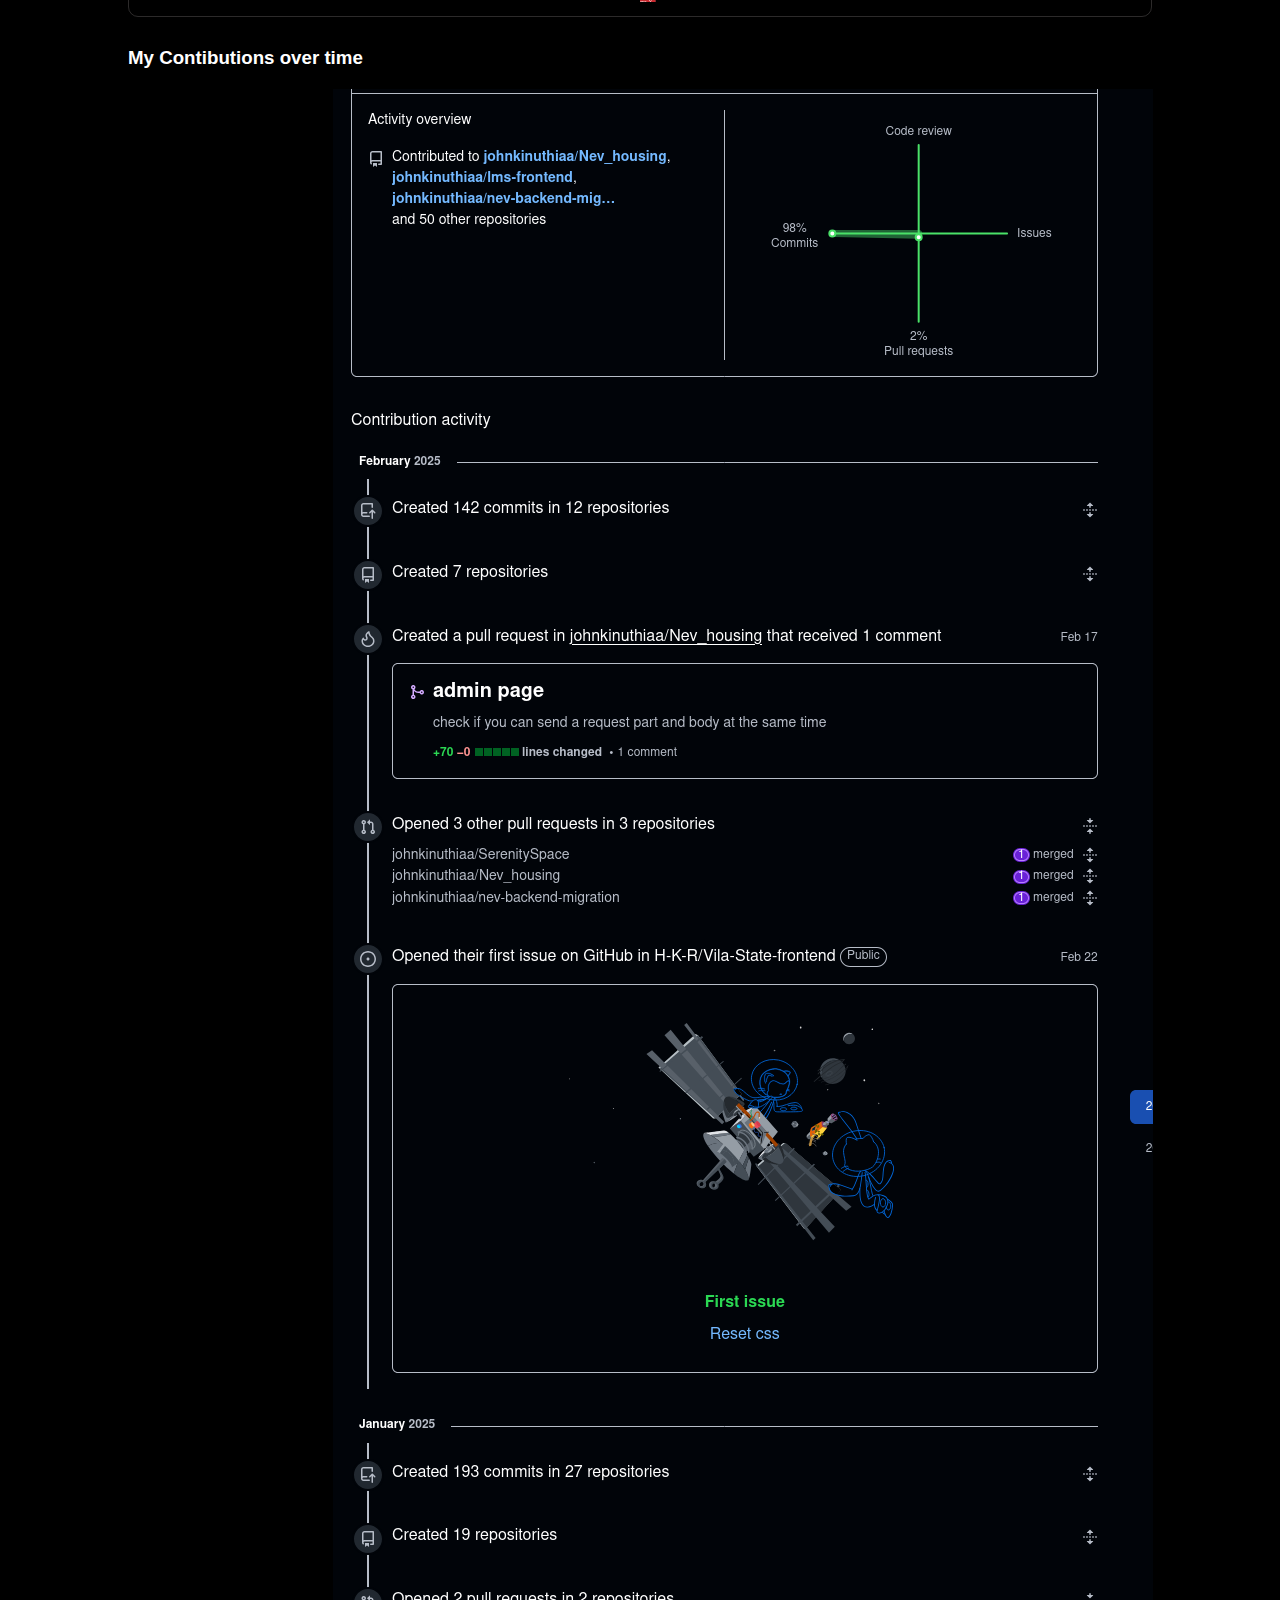
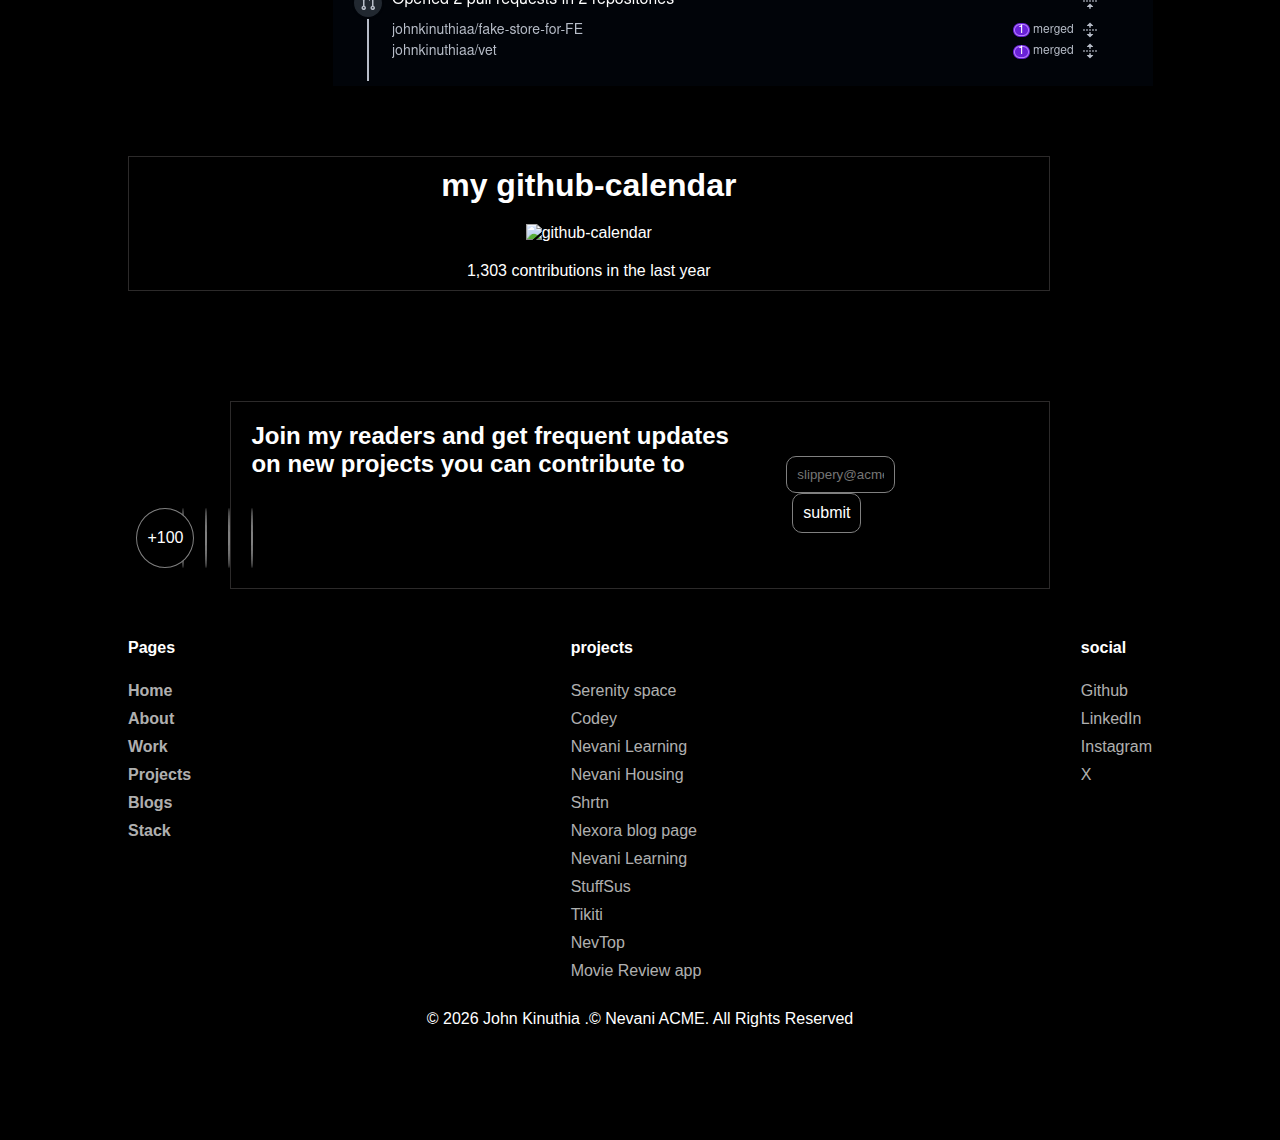
==== commit adcc5468: "fixed content" ====
--- a/index.html
+++ b/index.html
@@ -96,14 +96,34 @@
         <section class="currently__section">
             <div class="currently__section__text">
                 <p>Now</p>
-                <p class="currently__section__project__description">I’m currently focused on my open-source projects,
-                     particularly next-forge. It’s a Production-grade 
-                     Turborepo template for Next.js apps designed to have everything
-                     you need to build your new SaaS app as quick as possible.</p>
-            </div>
+                <p class="currently__section__project__description">
+                    My current focus is on Nevani Learning, an online learning management system tailored
+                     specifically for programmers. It provides a platform to learn coding and engage in 
+                     interactive quizzes, enhancing the learning experience. Nevani Learning is designed 
+                     to be more than just a repository of courses; it's a dynamic community hub where 
+                     programmers of all levels can connect, collaborate, and grow. We're building a 
+                     comprehensive curriculum that covers
+                     a wide range of programming languages and technologies, from foundational 
+                     concepts to advanced topics. This includes hands-on coding projects, real-world simulations,
+                      and peer-to-peer code reviews.
+                </p>
+                <p class="currently__section__project__description">
+                    Beyond the structured courses, Nevani Learning fosters a collaborative environment with features 
+                    like discussion forums, live coding sessions, and virtual study groups. The interactive quizzes are
+                    not just multiple-choice tests; they are designed to challenge users to apply their knowledge in
+                    practical scenarios, with instant feedback and detailed explanations to reinforce learning. 
+                    We also plan to integrate gamification elements, such as badges, leaderboards, and personalized
+                    learning paths, to keep users motivated and engaged.
+                </p>
+                <p class="currently__section__project__description">
+                    Nevani Learning aims to bridge the gap between theoretical knowledge and practical application,
+                    preparing programmers for the demands of the industry. We are committed to building a platform 
+                    that is accessible, inclusive, and constantly evolving to meet the needs of the programming community
+                </p>
+                </div>
             <div class="currently__section__image">
                 <img 
-                    src="https://i.pinimg.com/236x/44/af/dc/44afdc5219f2e6592aead0ec543ad521.jpg" 
+                    src="/assets/projects/learningManagementSystem.png" 
                     alt="image">
             </div>
         </section>
--- a/styles/styles.css
+++ b/styles/styles.css
@@ -269,14 +269,24 @@
     background-color: #000;
     border:1px solid gray;
 }
+.readers>h2,.newsletter__readers{
+    color: white;
+}
+#project__container{
+    flex-direction: column;
+    width:100%;
+}
 /* footer section */
 footer{
-    color:aliceblue;
+    color:white;
     display:flex;
     justify-content:space-between ;
     margin-top:60px;
     margin-bottom: 10%;
     flex-direction: column;
+}
+.footer__content>h4{
+    color:white !important; 
 }
 .footer__content{
     display:flex;
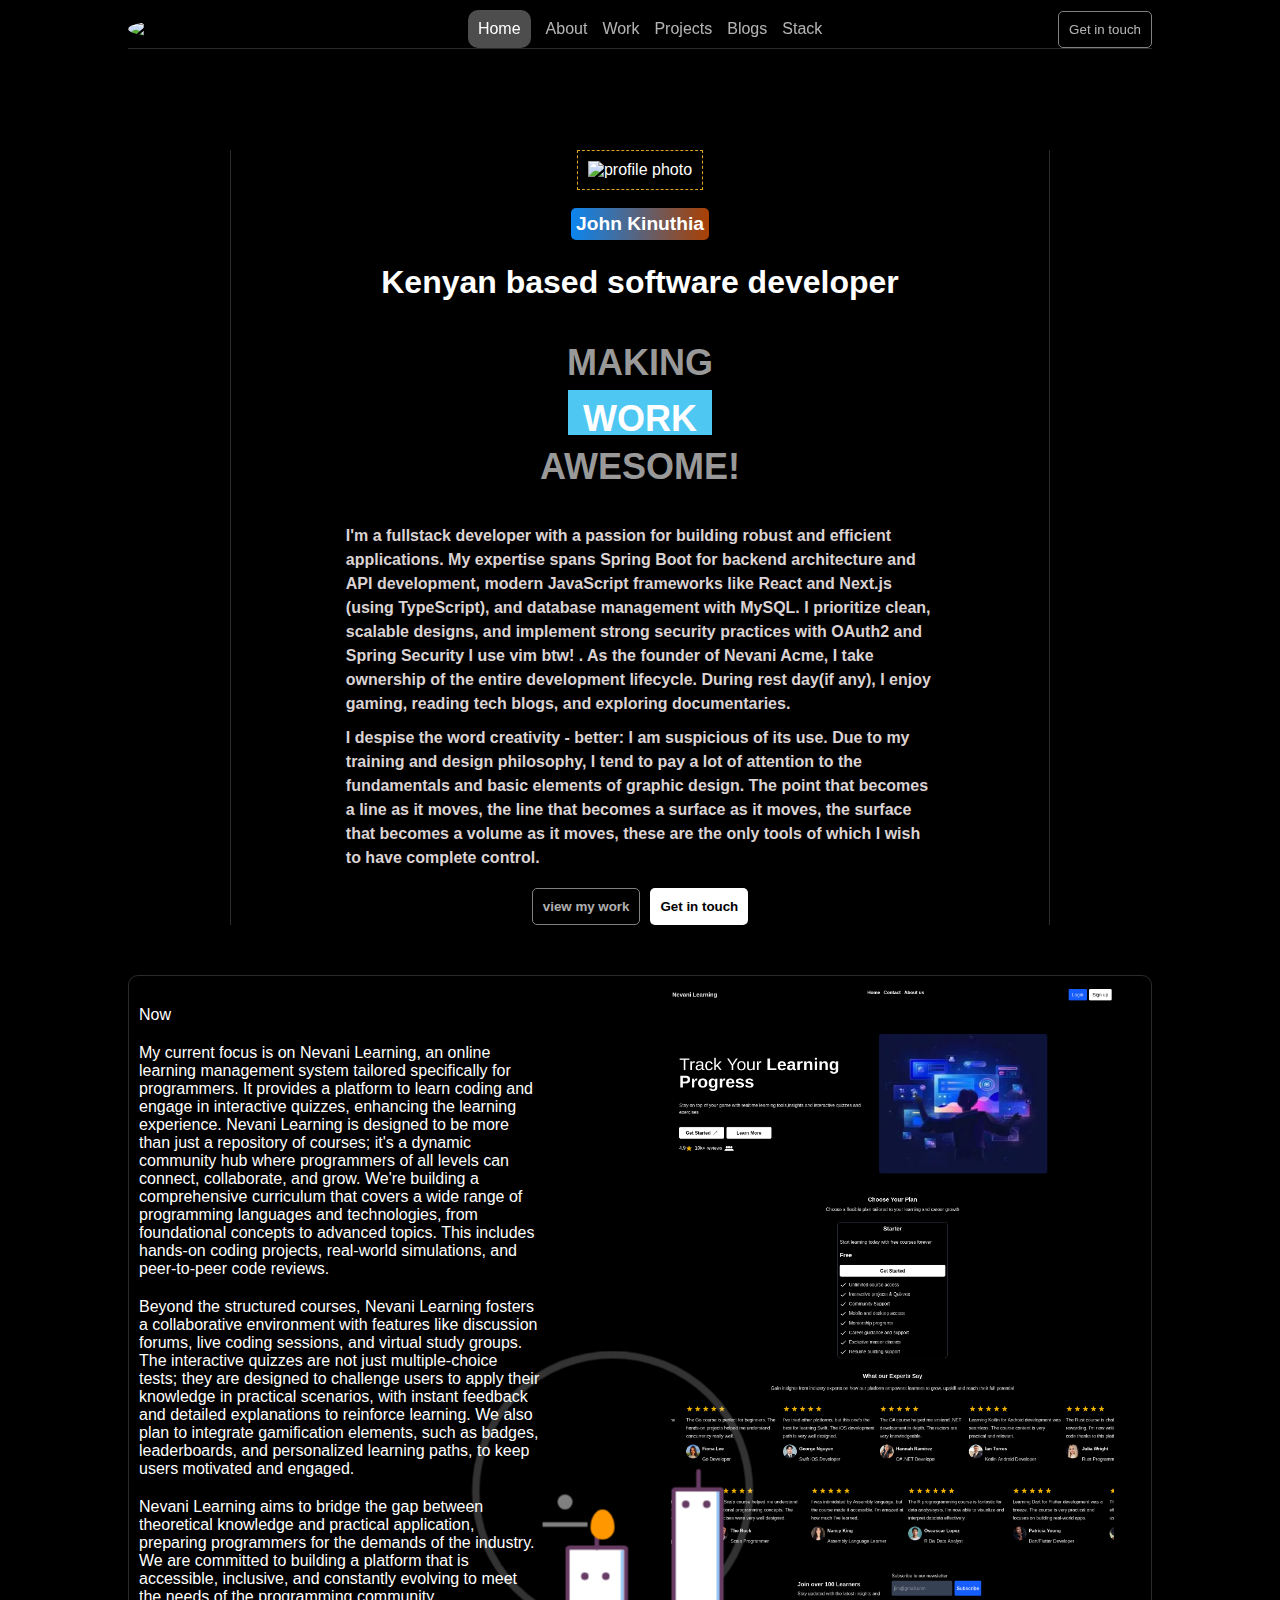
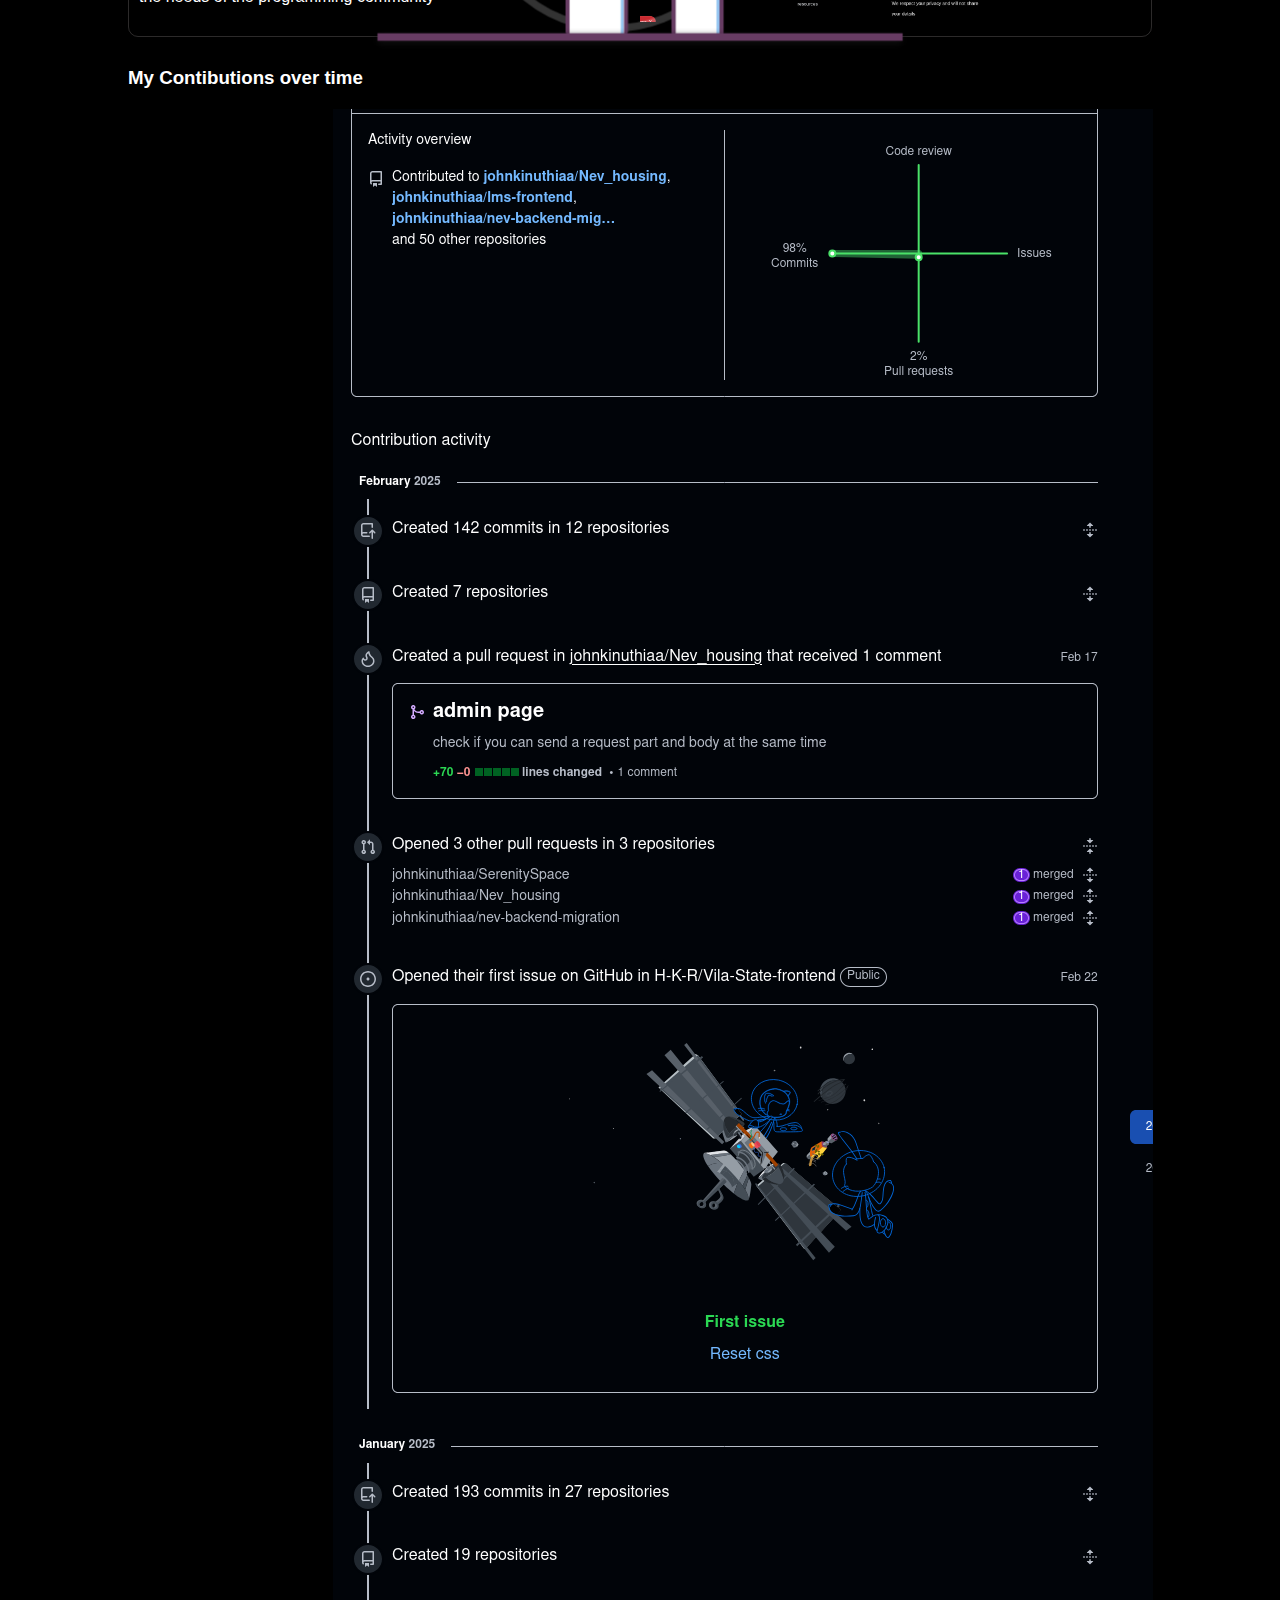
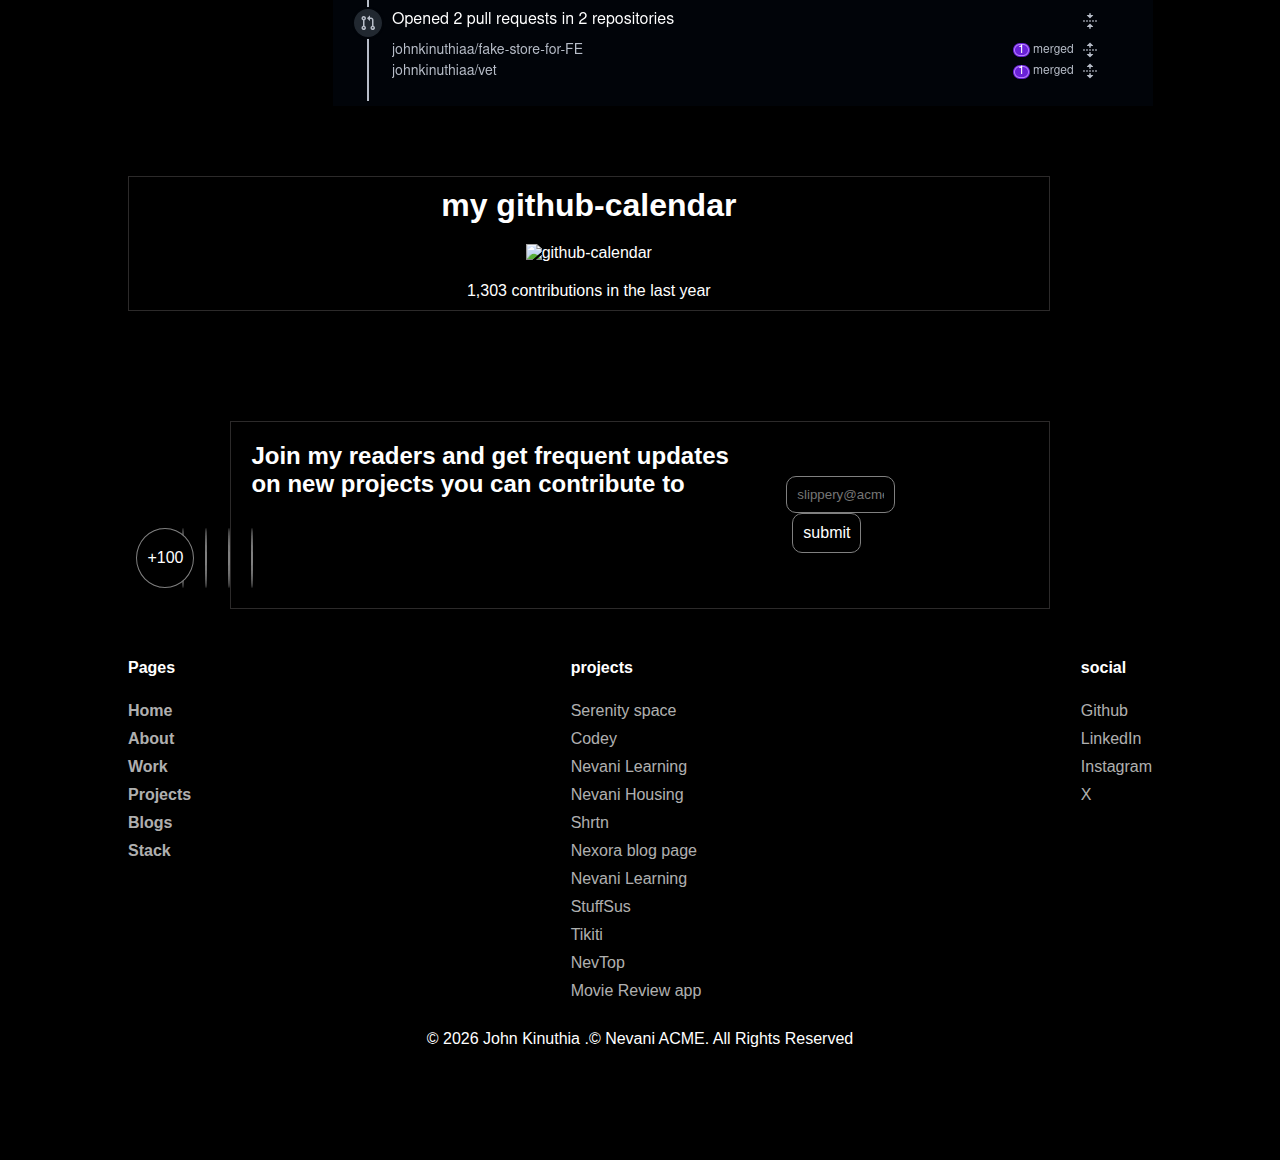
==== commit f7640c1b: "animations,fixed bottom navigation" ====
--- a/index.html
+++ b/index.html
@@ -3,8 +3,15 @@
 <head>
     <meta charset="UTF-8">
     <meta name="viewport" content="width=device-width, initial-scale=1.0">
-    <title>my Portfolio</title>
+    <title>John Kinuthia's Portfolio</title>
+    <meta name="description" content="A proffessional portfolio website for john kinuthia">
+    <link rel="apple-touch-icon" sizes="180x180" href="/apple-touch-icon.png">
+    <link rel="icon" type="image/png" sizes="32x32" href="/favicon-32x32.png">
+    <link rel="icon" type="image/png" sizes="16x16" href="/favicon-16x16.png">
+    <link rel="manifest" href="/site.webmanifest">
     <link rel="stylesheet" href="styles/styles.css">
+    <link rel="stylesheet" href="/styles/indexPageAnimations.css">
+    <link rel="stylesheet" href="styles/funnyCandleAnimation.css">
     <link rel="stylesheet" href="https://fonts.googleapis.com/css2?family=Material+Symbols+Outlined:opsz,wght,FILL,GRAD@20..48,100..700,0..1,-50..200" />
 </head>
 <body>
@@ -43,9 +50,9 @@
                         <span class="material-symbols-outlined">construction</span><span>Projects</span>
                     </div>
                 </a>
-                <a href="/pages/blog.html" id="blogs">
-                    <div class="navigation_links_container">
-                        <span class="material-symbols-outlined">local_library</span><span>Blogs</span>
+                <a href="/pages/contact.html" id="blogs">
+                    <div class="navigation_links_container">
+                        <span class="material-symbols-outlined">call</span><span>Contact</span>
                     </div>
                 </a>
                 <a href="/pages/stack.html" id="stack" >
@@ -69,18 +76,21 @@
             <p class="my_name">John Kinuthia</p>
             <div class="introduction__section__about__me">
                 <h1>Kenyan based software developer</h1>
+                <div id="container">
+                    Making
+                    <div id="flip">
+                      <div><div>wOrK</div></div>
+                      <div><div>Software</div></div>
+                      <div><div>Everything</div></div>
+                    </div>
+                    AweSoMe!
+                  </div>
                 <p>
                     I'm a fullstack developer with a passion for building robust and efficient applications.
                     My expertise spans Spring Boot for backend architecture and API development, modern JavaScript frameworks like React and Next.js
                     (using TypeScript), and database management with MySQL. I prioritize clean, scalable designs, and implement strong security practices
-                    with OAuth2 and Spring Security. As the founder of Nevani Acme, I take ownership of the entire development lifecycle.
-                    During rest day(if any), I enjoy gaming, reading tech blogs, and exploring documentaries. (Vim enthusiast and coffee aficionado.)
-                </p>
-                <p>
-                    When I'm not coding,i work as graphic designer and i have a deep specialisation in the design of digital products and user experiences.
-                    I base my design method on the valorisation of the complexity that each project contains within itself, on its cultural value and on the simplicity 
-                    of the solutions that that complexity determines. Exactness and essentiality, logic and rigour, expressiveness and colour are the guiding values
-                    I rely on to approach the choices each project requires.
+                    with OAuth2 and Spring Security <span class="vim">I use vim btw!</span> . As the founder of Nevani Acme, I take ownership of the entire development lifecycle.
+                    During rest day(if any), I enjoy gaming, reading tech blogs, and exploring documentaries.
                 </p>
                 <p>
                     I despise the word creativity - better: I am suspicious of its use. Due to my training and design philosophy, I tend to pay a lot of attention to the
@@ -90,7 +100,7 @@
             </div>
             <div class="introduction__section__buttons">
                 <button> <a href="/pages/projects.html">view my work</a></button>
-                <button class="get_in_touch_button"><a href="/pages/contact.html">Get in touch</a></button>
+                <button class="get_in_touch_button" id="get_in_touch_button"><a href="/pages/contact.html">Get in touch</a></button>
             </div>
         </section>
         <section class="currently__section">
@@ -126,6 +136,45 @@
                     src="/assets/projects/learningManagementSystem.png" 
                     alt="image">
             </div>
+        </section>
+        <section class="funny__candle_animation">
+            <div class="wrapper">
+                <div class="candles">
+                  <div class="light__wave"></div>
+                  <div class="candle1">
+                    <div class="candle1__body">
+                      <div class="candle1__eyes">
+                        <span class="candle1__eyes-one"></span>
+                        <span class="candle1__eyes-two"></span>
+                      </div>
+                      <div class="candle1__mouth"></div>
+                    </div>
+                    <div class="candle1__stick"></div>
+                  </div>
+                  
+                  <div class="candle2">
+                    <div class="candle2__body">
+                      <div class="candle2__eyes">
+                        <div class="candle2__eyes-one"></div>
+                        <div class="candle2__eyes-two"></div>
+                      </div>
+                    </div>
+                    <div class="candle2__stick"></div>
+                  </div>
+                  <div class="candle2__fire"></div>
+                  <div class="sparkles-one"></div>
+                  <div class="sparkles-two"></div>
+                  <div class="candle__smoke-one">
+              
+                  </div>
+                  <div class="candle__smoke-two">
+              
+                  </div>
+                  
+                </div>
+                <div class="floor">
+                </div>
+              </div>
         </section>
         <section class="contribution_section">
             <h3>My Contibutions over time</h3>
--- a/styles/styles.css
+++ b/styles/styles.css
@@ -19,9 +19,14 @@
     position:fixed;
     top: 0;
     padding-top: 10px;
-    backdrop-filter: blur(50px);
-    opacity: 0.9;
-}
+    backdrop-filter: blur(100px);
+    opacity: 1;
+    background-color: #000;
+    z-index: 9999;
+    border-bottom: 1px solid rgb(219, 211, 211,0.2);
+    box-shadow: 0 0 0 10px rgb(0,0,0);
+}
+
 header>nav{
     display:flex;
     justify-content: space-between;
@@ -32,8 +37,8 @@
 .profile__container>img{
     border-radius: 50%;
     object-fit: cover;
-    height: 80px;
-    width: 80px;
+    height: 70px;
+    width: 70px;
 }
 .navigation_links{
     display: flex;
@@ -69,16 +74,19 @@
 }
 .bottom__navigation{
     position:fixed;
-    top:90vh;
+    top:92vh;
+    scroll-snap-type: mandatory;
     z-index: 999;
-    backdrop-filter: blur(50px);
+    opacity: 1 !important;
     color: rgb(255,255,255) !important;
     border-radius: 30px;
     width: 100%;
-    padding:10px;
-    align-items: center;
-
-    background-color: rgb(255,255,255,0.2) !important;
+    padding:20px 20px 25px 20px;
+    align-items: center;
+    background-color: #000 !important;
+}
+.bottom__navigation>*{
+    color: rgb(255,255,255) !important;
 }
 .navigation_links_container{
     display:flex;
@@ -99,6 +107,8 @@
     align-items: center;
     justify-content: center;
     width: 80%;
+    border-left: 1px solid rgb(219, 211, 211,0.2);
+    border-right: 1px solid rgb(219, 211, 211,0.2);
 }
 .introduction__section__about__me{
     display: flex;
@@ -131,6 +141,7 @@
     width: 90px;
     padding: 10px;
     object-fit: cover;
+    z-index: -1;
 }
 
 .introduction__section__buttons{
@@ -138,10 +149,16 @@
     gap:10px;
     justify-content: space-between;
 }
-
-.get_in_touch_button{
+.introduction__section__buttons>button{
+    font-weight: bold;
+}
+
+#get_in_touch_button{
     border: none;
-    /* background-color:rgb(255,255,255) !important; */
+    background-color:rgb(255,255,255) !important;
+    color: #000 !important;
+}
+#get_in_touch_button>a{
     color: #000 !important;
 }
 /* currently */
@@ -402,4 +419,19 @@
         width: 100%;
         height: 100%;
     }
-}+}
+
+/* animations */
+
+  /* section animations */
+@keyframes scale-in-center {
+    0% { transform: scale(0); opacity: 1; } 
+    100% { transform: scale(1); opacity: 1;} 
+}
+
+
+section { 
+    animation: scale-in-center 0.6s cubic-bezier(0.250, 0.460, 0.450, 0.940) 0s 1 normal both; 
+
+}
+
--- a/styles/indexPageAnimations.css
+++ b/styles/indexPageAnimations.css
@@ -0,0 +1,114 @@
+/* flip text animation */
+#container {
+    color:#999;
+    text-transform: uppercase;
+    font-size:36px;
+    font-weight:bold;
+    padding:20px;
+    width:60%;
+    display:block;
+    align-items: center;
+    justify-content: center;
+    text-align: center;
+}
+
+#flip {
+    height:50px;
+    overflow:hidden;
+}
+
+#flip > div > div {
+    color:#fff;
+    padding:2px 15px;
+    height:45px;
+    margin-bottom:45px;
+    display:inline-block;
+}
+
+#flip div:first-child {
+    animation: show 5s linear infinite;
+}
+
+#flip div div {
+    background:#42c58a;
+}
+#flip div:first-child div {
+    background:#4ec7f3;
+}
+#flip div:last-child div {
+    background:#DC143C;
+}
+
+@keyframes show {
+    0% {margin-top:-270px;}
+    5% {margin-top:-180px;}
+    33% {margin-top:-180px;}
+    38% {margin-top:-90px;}
+    66% {margin-top:-90px;}
+    71% {margin-top:0px;}
+    99.99% {margin-top:0px;}
+    100% {margin-top:-270px;}
+}
+/* my name animation */
+@keyframes tracking-in-expand {0% { letter-spacing: -0.5em; opacity: 0; } 40% { opacity: 0.6; } 100% { opacity: 1;} }
+
+
+.my_name{
+    background-image: linear-gradient(to left,rgb(170, 64, 3),rgb(12, 133, 240));
+    font-size: larger;
+    font-weight: bolder;
+    padding:5px;
+    border-radius: 5px;
+}
+.my_name{ 
+    animation: tracking-in-expand 0.7s cubic-bezier(0.215, 0.610, 0.355, 1.000) .5s 1 normal both;
+
+}
+
+/* vim animation */
+@keyframes text-flicker-out-glow {
+    0% { opacity: 1;
+        text-shadow: 0 0 30px rgb(243, 208, 10), 0 0 60px rgba(5, 127, 241), 0 0 110px rgba(5, 127, 241), 0 0 100px rgba(255, 255, 255, 0.1);
+    } 13.9% {
+        opacity: 1;
+        text-shadow: 0 0 30px rgba(5, 127, 241), 0 0 60px rgba(5, 127, 241), 0 0 110px rgba(5, 127, 241), 0 0 100px rgba(5, 127, 241); 
+    } 14% {
+        opacity: 0; text-shadow: none;
+    } 14.9% {
+        opacity: 0; text-shadow: none; 
+    } 15% {
+        opacity: 1; text-shadow: 0 0 30px rgba(243, 208, 10, 0.55), 0 0 60px rgba(243, 208, 10, 0.4), 0 0 110px rgba(243, 208, 10, 0.2), 0 0 100px rgba(243, 208, 10, 0.1);
+    } 22.9% {
+        opacity: 1; text-shadow: 0 0 30px rgba(243, 208, 10, 0.55), 0 0 60px rgba(243, 208, 10, 0.4), 0 0 110px rgba(243, 208, 10, 0.2), 0 0 100px rgba(243, 208, 10, 0.1);
+    } 23% {
+        opacity: 0; text-shadow: none;
+    }24.9% {
+        opacity: 0; text-shadow: none;
+    }25% {
+        opacity: 1; text-shadow: 0 0 30px rgba(243, 208, 10, 0.55), 0 0 60px rgba(243, 208, 10, 0.35), 0 0 100px rgba(243, 208, 10, 0.1);
+    } 34.9% {
+        opacity: 1; text-shadow: 0 0 30px rgba(243, 208, 10, 0.55), 0 0 60px rgba(243, 208, 10, 0.35), 0 0 100px rgba(243, 208, 10, 0.1);
+    } 35% {
+        opacity: 0; text-shadow: none;
+    }39.9%{
+        opacity: 0; text-shadow: none;
+    } 40%{
+        opacity: 1; text-shadow: 0 0 30px rgba(243, 208, 10, 0.55), 0 0 60px rgba(243, 208, 10, 0.35);
+    }42.9%{
+        opacity: 1; text-shadow: 0 0 30px rgba(243, 208, 10, 0.55), 0 0 60px rgba(243, 208, 10, 0.35);
+    }43%{
+        opacity: 0; text-shadow: none;
+    }44.9%{
+        opacity: 0; text-shadow: none;
+    } 45% {
+        opacity: 1; text-shadow: 0 0 30px rgba(243, 208, 10, 0.45), 0 0 60px rgba(243, 208, 10, 0.25);
+    } 50% {
+        opacity: 1; text-shadow: 0 0 30px rgba(255, 255, 255, 0.45), 0 0 60px rgba(255, 255, 255, 0.25);
+    } 54.9% { opacity: 1; text-shadow: 0 0 30px rgba(255, 255, 255, 0.45), 0 0 60px rgba(255, 255, 255, 0.25); } 55% { opacity: 0; text-shadow: none; } 69.4% { opacity: 0; text-shadow: none; } 69.5% { opacity: 1; text-shadow: 0 0 30px rgba(255, 255, 255, 0.45), 0 0 60px rgba(255, 255, 255, 0.25); } 69.9% { opacity: 1; text-shadow: 0 0 30px rgba(255, 255, 255, 0.45), 0 0 60px rgba(255, 255, 255, 0.25); } 70% { opacity: 0; text-shadow: none; } 79.4% { opacity: 0; text-shadow: none; } 79.9% { opacity: 1; text-shadow: 0 0 30px rgba(255, 255, 255, 0.25); } 80% { opacity: 0; text-shadow: none; } 89.8% { opacity: 0; text-shadow: none; } 89.9% { opacity: 1; text-shadow: none; } 90% { opacity: 0; text-shadow: none; } 100% { opacity: 1;} }
+
+
+.vim { 
+
+    animation: text-flicker-out-glow 2.5s linear 0s 1 normal both; 
+
+}--- a/styles/funnyCandleAnimation.css
+++ b/styles/funnyCandleAnimation.css
@@ -0,0 +1,500 @@
+.funny__candle_animation {
+    background-color: #FFF;
+    animation: change-background 3s infinite linear;
+    position: relative;
+  }
+  
+  .wrapper {
+    position: absolute;
+    left: 50%;
+    top: 70%;
+    transform: scale(1.5, 1.5) translate(-50%, -50%);
+  }
+  
+  .floor {
+    position: absolute;
+    left: 50%;
+    top: 50%;
+    width: 350px;
+    height: 5px;
+    background: #673C63;
+    transform: translate(-50%, -50%);
+    box-shadow: 0px 2px 5px #111;
+    z-index: 2;
+  }
+  
+  .candles {
+    position: absolute;
+    left: 50%;
+    top: 50%;
+    width: 250px;
+    height: 150px;
+    transform: translate(-50%, -100%);
+    z-index: 1;
+  }
+  
+  .candle1 {
+    position: absolute;
+    left: 50%;
+    top: 50%;
+    width: 35px;
+    height: 100px;
+    background: #fff;
+    border: 3px solid #673C63;
+    border-bottom: 0px;
+    border-radius: 3px;
+    transform-origin: center right;
+    transform: translate(60%, -25%);
+    box-shadow: -2px 0px 0px #95c6f2 inset;
+    animation: expand-body 3s infinite linear;
+  }
+  
+  .candle1__stick, .candle2__stick {
+    position: absolute;
+    left: 50%;
+    top: 0%;
+    width: 3px;
+    height: 15px;
+    background: #673C63;
+    border-radius: 8px;
+    transform: translate(-50%, -100%);
+  }
+  
+  .candle2__stick {
+    height: 12px;
+    transform-origin: bottom center;
+    animation: stick-animation 3s infinite linear;
+  }
+  
+  .candle1__eyes, .candle2__eyes {
+    position: absolute;
+    left: 50%;
+    top: 0%;
+    width: 35px;
+    height: 30px;
+    transform: translate(-50%, 0%);
+  }
+  
+  .candle1__eyes-one {
+    position: absolute;
+    left: 30%;
+    top: 20%;
+    width: 5px;
+    height: 5px;
+    border-radius: 100%;
+    background: #673C63;
+    transform: translate(-70%, 0%);
+    animation: blink-eyes 3s infinite linear;
+  }
+  
+  .candle1__eyes-two {
+    position: absolute;
+    left: 70%;
+    top: 20%;
+    width: 5px;
+    height: 5px;
+    border-radius: 100%;
+    background: #673C63;
+    transform: translate(-70%, 0%);
+    animation: blink-eyes 3s infinite linear;
+  }
+  
+  .candle1__mouth {
+    position: absolute;
+    left: 40%;
+    top: 20%;
+    width: 0px;
+    height: 0px;
+    border-radius: 20px;
+    background: #673C63;
+    transform: translate(-50%, -50%);
+    animation: uff 3s infinite linear;
+  }
+  
+  .candle__smoke-one {
+    position: absolute;
+    left: 30%;
+    top: 50%;
+    width: 30px;
+    height: 3px;
+    background: grey;
+    transform: translate(-50%, -50%);
+    animation: move-left 3s infinite linear;
+  }
+  
+  .candle__smoke-two {
+    position: absolute;
+    left: 30%;
+    top: 40%;
+    width: 10px;
+    height: 10px;
+    border-radius: 10px;
+    background: grey;
+    transform: translate(-50%, -50%);
+    animation: move-top 3s infinite linear;
+  }
+  
+  .candle2 {
+    position: absolute;
+    left: 20%;
+    top: 65%;
+    width: 42px;
+    height: 60px;
+    background: #fff;
+    border: 3px solid #673C63;
+    border-bottom: 0px;
+    border-radius: 3px;
+    transform: translate(60%, -15%);
+    transform-origin: center right;
+    box-shadow: -2px 0px 0px #95c6f2 inset;
+    animation: shake-left 3s infinite linear;
+  }
+  
+  .candle2__eyes-one {
+    position: absolute;
+    left: 30%;
+    top: 50%;
+    width: 5px;
+    height: 5px;
+    display: inline-block;
+    border: 0px solid #673C63;
+    border-radius: 100%;
+    float: left;
+    background: #673C63;
+    transform: translate(-80%, 0%);
+    animation: changeto-lower 3s infinite linear;
+  }
+  
+  .candle2__eyes-two {
+    position: absolute;
+    left: 70%;
+    top: 50%;
+    width: 5px;
+    height: 5px;
+    display: inline-block;
+    border: 0px solid #673C63;
+    border-radius: 100%;
+    float: left;
+    background: #673C63;
+    transform: translate(-80%, 0%);
+    animation: changeto-greater 3s infinite linear;
+  }
+  
+  .light__wave {
+    position: absolute;
+    top: 35%;
+    left: 35%;
+    width: 75px;
+    height: 75px;
+    border-radius: 100%;
+    z-index: 0;
+    transform: translate(-25%, -50%) scale(2.5, 2.5);
+    border: 2px solid rgba(255, 255, 255, 0.2);
+    animation: expand-light 3s infinite linear;
+  }
+  
+  .candle2__fire {
+    position: absolute;
+    top: 50%;
+    left: 40%;
+    display: block;
+    width: 16px;
+    height: 20px;
+    background-color: red;
+    border-radius: 50% 50% 50% 50% / 60% 60% 40% 40%;
+    background: #FF9800;
+    transform: translate(-50%, -50%);
+    animation: dance-fire 3s infinite linear;
+  }
+  
+  @keyframes blink-eyes {
+    0%,35% {
+      opacity: 1;
+      transform: translate(-70%, 0%);
+    }
+    36%,39% {
+      opacity: 0;
+      transform: translate(-70%, 0%);
+    }
+    40% {
+      opacity: 1;
+      transform: translate(-70%, 0%);
+    }
+    50%,65% {
+      transform: translate(-140%, 0%);
+    }
+    66% {
+      transform: translate(-70%, 0%);
+    }
+  }
+  @keyframes expand-body {
+    0%,40% {
+      transform: scale(1, 1) translate(60%, -25%);
+    }
+    45%,55% {
+      transform: scale(1.1, 1.1) translate(60%, -28%);
+    }
+    60% {
+      transform: scale(0.89, 0.89) translate(60%, -25%);
+    }
+    65% {
+      transform: scale(1, 1) translate(60%, -25%);
+    }
+    70% {
+      transform: scale(0.95, 0.95) translate(60%, -25%);
+    }
+    75% {
+      transform: scale(1, 1) translate(60%, -25%);
+    }
+  }
+  @keyframes uff {
+    0%,40% {
+      width: 0px;
+      height: 0px;
+    }
+    50%,54% {
+      width: 15px;
+      height: 15px;
+      left: 30%;
+    }
+    59% {
+      width: 5px;
+      height: 5px;
+      left: 20%;
+    }
+    62% {
+      width: 2px;
+      height: 2px;
+      left: 20%;
+    }
+    67% {
+      width: 0px;
+      height: 0px;
+      left: 30%;
+    }
+  }
+  @keyframes change-background {
+    0%,59%,98%,100% {
+      background: #FFF;
+    }
+    61%,97% {
+      background: #000;
+    }
+  }
+  @keyframes move-left {
+    0%,59%,100% {
+      width: 0px;
+      left: 40%;
+    }
+    60% {
+      width: 30px;
+      left: 30%;
+    }
+    68% {
+      width: 0px;
+      left: 20%;
+    }
+  }
+  @keyframes move-top {
+    0%,64%,100% {
+      width: 0px;
+      height: 0px;
+      top: 0%;
+    }
+    65% {
+      width: 10px;
+      height: 10px;
+      top: 40%;
+      left: 40%;
+    }
+    80% {
+      width: 0px;
+      height: 0px;
+      top: 20%;
+    }
+  }
+  @keyframes shake-left {
+    0%,40% {
+      left: 20%;
+      transform: translate(60%, -15%);
+    }
+    50%,54% {
+      left: 20%;
+      transform: translate(60%, -15%);
+    }
+    59% {
+      left: 20%;
+      transform: translate(60%, -15%);
+    }
+    62% {
+      left: 18%;
+      transform: translate(60%, -15%);
+    }
+    65% {
+      left: 21%;
+      transform: translate(60%, -15%);
+    }
+    67% {
+      left: 20%;
+      transform: translate(60%, -15%);
+    }
+    75% {
+      left: 20%;
+      transform: scale(1.15, 0.85) translate(60%, -15%);
+      background: #fff;
+      border-color: #673C63;
+    }
+    91% {
+      left: 20%;
+      transform: scale(1.18, 0.82) translate(60%, -10%);
+      background: #F44336;
+      border-color: #F44336;
+      box-shadow: -2px 0px 0px #F44336 inset;
+    }
+    92% {
+      left: 20%;
+      transform: scale(0.85, 1.15) translate(60%, -15%);
+    }
+    95% {
+      left: 20%;
+      transform: scale(1.05, 0.95) translate(60%, -15%);
+    }
+    97% {
+      left: 20%;
+      transform: scale(1, 1) translate(60%, -15%);
+    }
+  }
+  @keyframes stick-animation {
+    0%,40% {
+      left: 50%;
+      top: 0%;
+      transform: translate(-50%, -100%);
+    }
+    50%,54% {
+      left: 50%;
+      top: 0%;
+      transform: translate(-50%, -100%);
+    }
+    59% {
+      left: 50%;
+      top: 0%;
+      transform: translate(-50%, -100%);
+    }
+    62% {
+      left: 50%;
+      top: 0%;
+      transform: rotateZ(-15deg) translate(-50%, -100%);
+    }
+    65% {
+      left: 50%;
+      top: 0%;
+      transform: rotateZ(15deg) translate(-50%, -100%);
+    }
+    70% {
+      left: 50%;
+      top: 0%;
+      transform: rotateZ(-5deg) translate(-50%, -100%);
+    }
+    72% {
+      left: 50%;
+      top: 0%;
+      transform: rotateZ(5deg) translate(-50%, -100%);
+    }
+    74%,84% {
+      left: 50%;
+      top: 0%;
+      transform: rotateZ(0deg) translate(-50%, -100%);
+    }
+    85% {
+      transform: rotateZ(180deg) translate(0%, 120%);
+    }
+    92% {
+      left: 50%;
+      top: 0%;
+      transform: translate(-50%, -100%);
+    }
+  }
+  @keyframes expand-light {
+    10%,29%,59%,89% {
+      transform: translate(-25%, -50%) scale(0, 0);
+      border: 2px solid rgba(255, 255, 255, 0);
+    }
+    90%,20%,50% {
+      transform: translate(-25%, -50%) scale(1, 1);
+    }
+    95%,96%,26%,27%,56%,57% {
+      transform: translate(-25%, -50%) scale(2, 2);
+      border: 2px solid rgba(255, 255, 255, 0.5);
+    }
+    0%,28%,58%,100% {
+      transform: translate(-25%, -50%) scale(2.5, 2.5);
+      border: 2px solid rgba(255, 255, 255, 0.2);
+    }
+  }
+  @keyframes dance-fire {
+    59%,89% {
+      left: 40%;
+      width: 0px;
+      height: 0px;
+    }
+    90%,0%,7%,15%,23%,31%,39%,47%,55% {
+      left: 40.8%;
+      width: 16px;
+      height: 20px;
+      background: #FFC107;
+    }
+    94%,3%,11%,19%,27%,35%,43%,51%,58% {
+      left: 41.2%;
+      width: 16px;
+      height: 20px;
+      background: #FF9800;
+    }
+  }
+  @keyframes changeto-lower {
+    0%,70%,90% {
+      padding: 0px;
+      display: inline-block;
+      border-radius: 100%;
+      background: #673C63;
+      border-width: 0 0 0 0;
+      border: 0px solid #673C63;
+      transform: translate(-90%, 0%);
+    }
+    71%,89% {
+      background: none;
+      border: solid #673C63;
+      border-radius: 0px;
+      border-width: 0 2px 2px 0;
+      display: inline-block;
+      padding: 1px;
+      float: left;
+      transform-origin: bottom left;
+      transform: rotate(-45deg) translate(-50%, -65%);
+      -webkit-transform: rotate(-45deg) translate(-50%, -65%);
+    }
+  }
+  @keyframes changeto-greater {
+    0%,70%,90% {
+      top: 50%;
+      padding: 0px;
+      display: inline-block;
+      border-radius: 100%;
+      background: #673C63;
+      border-width: 0 0 0 0;
+      border: 0px solid #673C63;
+      transform: translate(-80%, 0%);
+    }
+    71%,89% {
+      top: 30%;
+      background: none;
+      border: solid #673C63;
+      border-radius: 0px;
+      border-width: 0 2px 2px 0;
+      display: inline-block;
+      padding: 1px;
+      float: left;
+      transform-origin: bottom left;
+      transform: rotate(135deg) translate(-80%, 20%);
+      -webkit-transform: rotate(135deg) translate(-80%, 20%);
+    }
+  }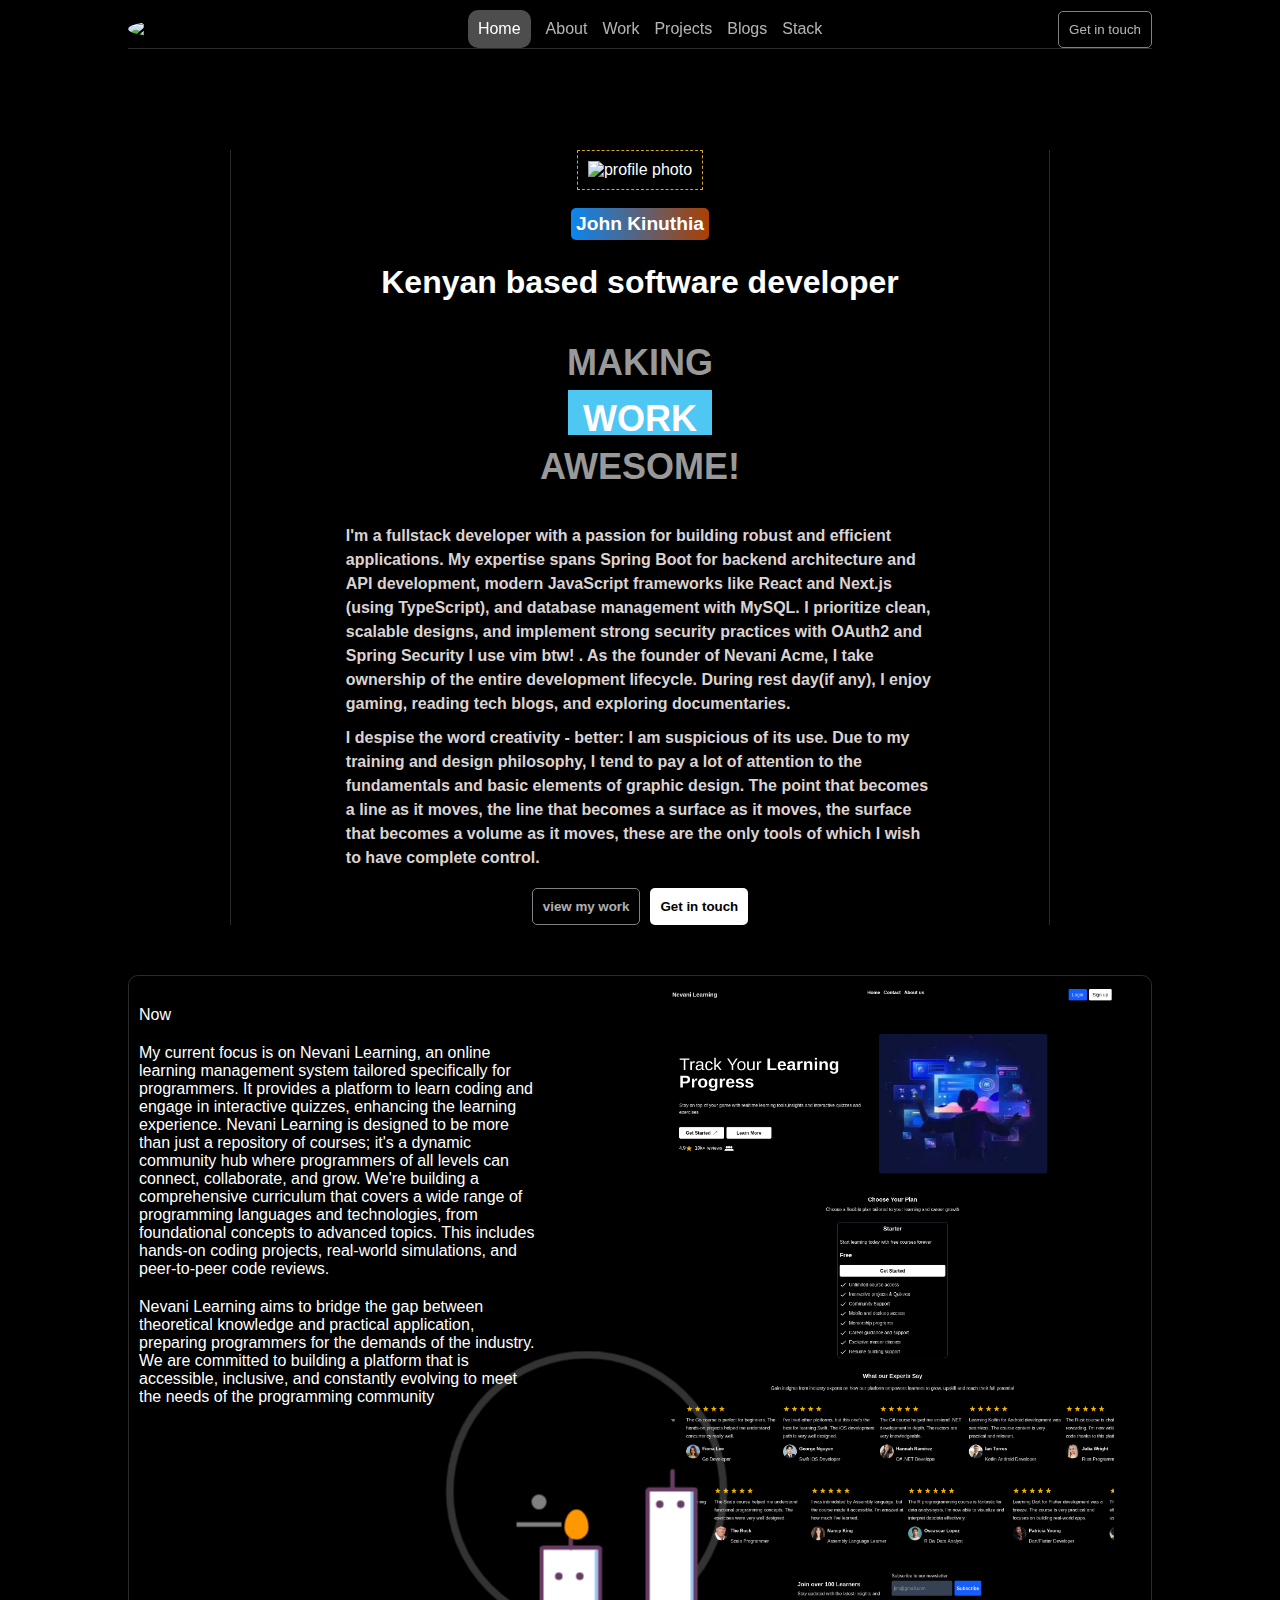
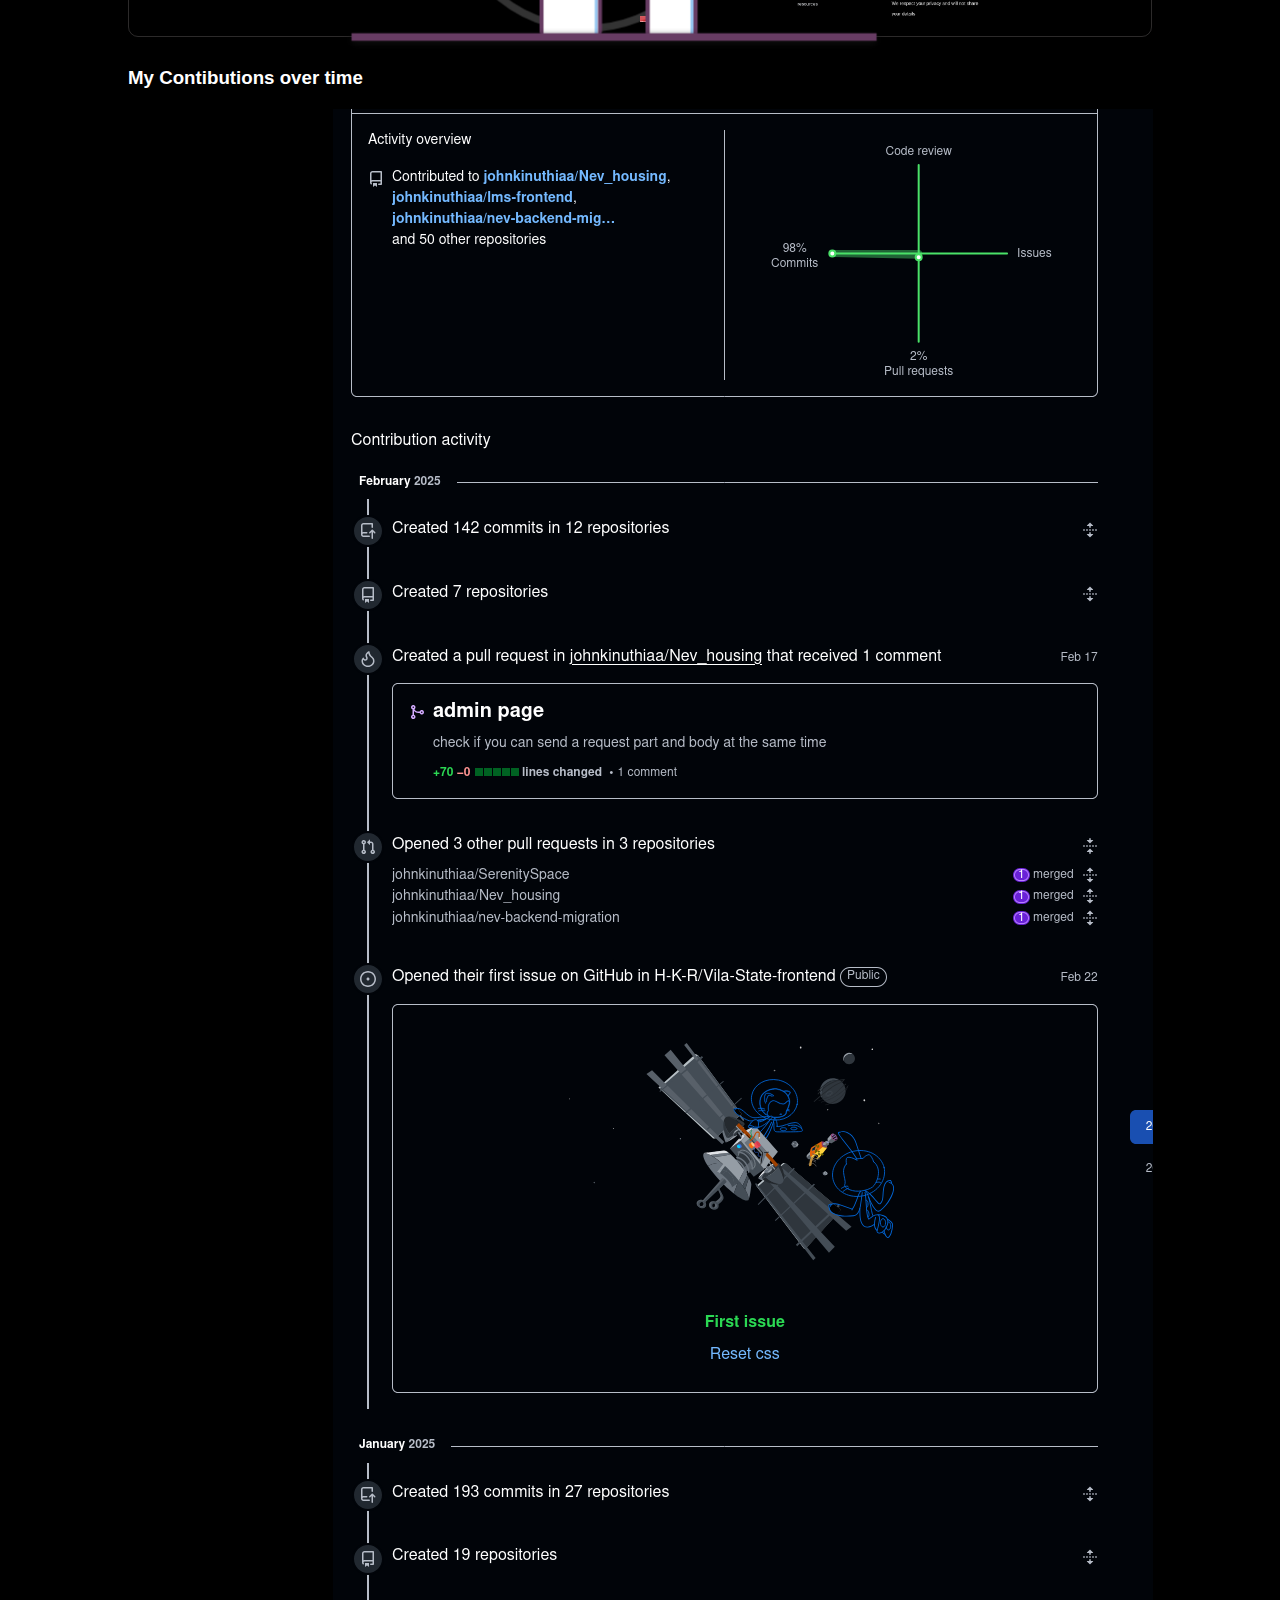
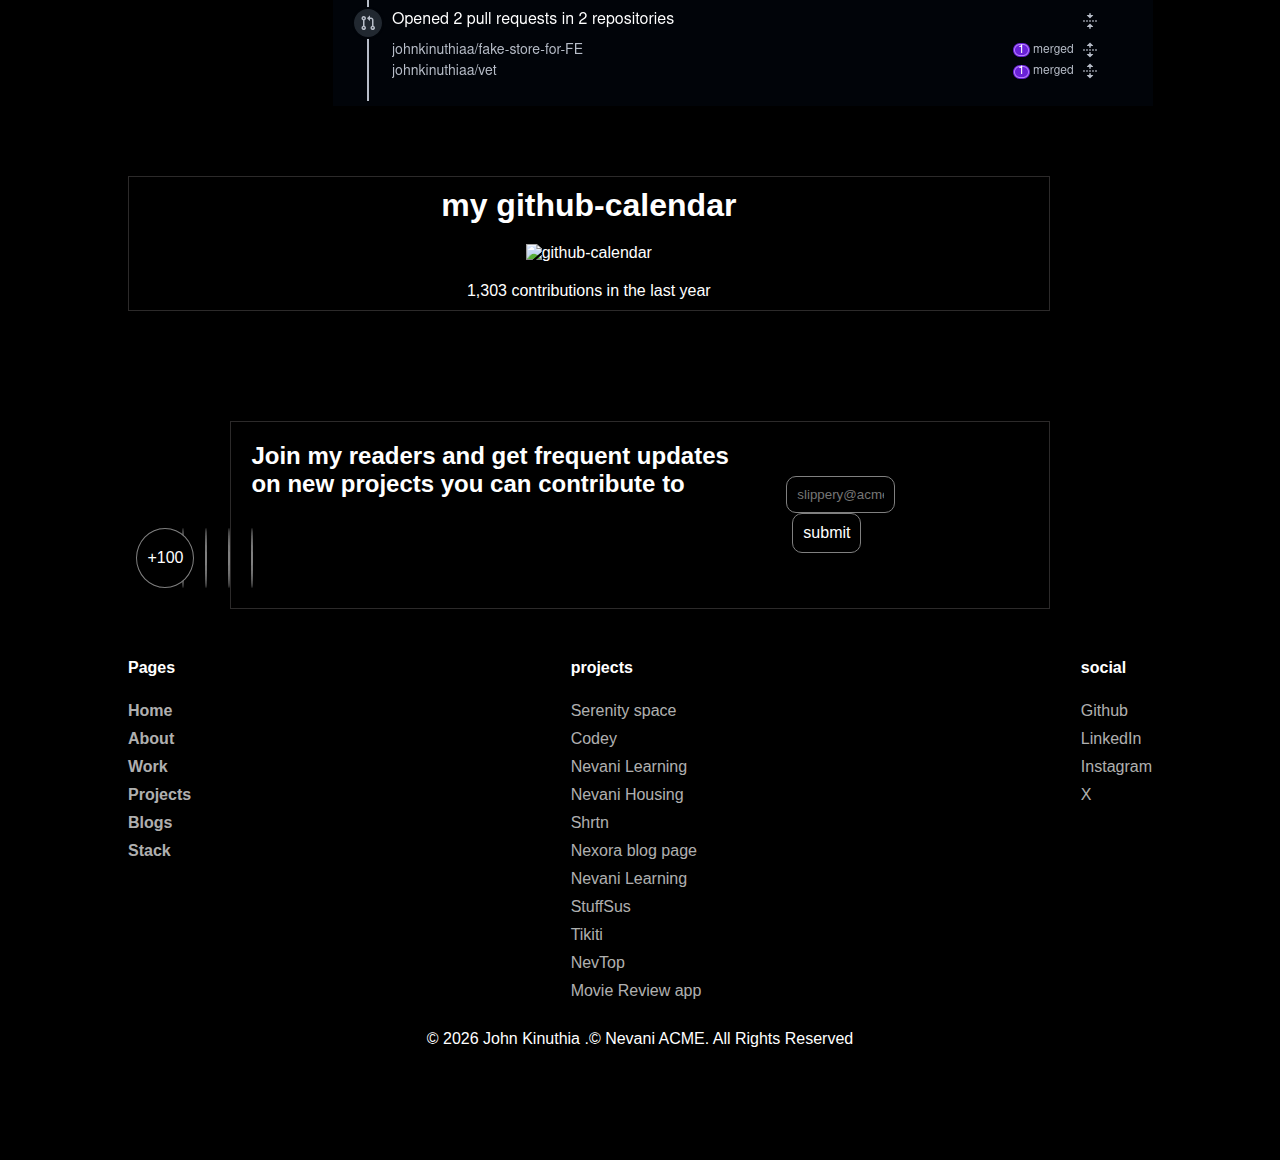
==== commit 7e374591: "renamed file" ====
--- a/index.html
+++ b/index.html
@@ -11,7 +11,7 @@
     <link rel="manifest" href="/site.webmanifest">
     <link rel="stylesheet" href="styles/styles.css">
     <link rel="stylesheet" href="/styles/indexPageAnimations.css">
-    <link rel="stylesheet" href="styles/funnyCandleAnimation.css">
+    <link rel="stylesheet" href="styles/CandleAnimation.css">
     <link rel="stylesheet" href="https://fonts.googleapis.com/css2?family=Material+Symbols+Outlined:opsz,wght,FILL,GRAD@20..48,100..700,0..1,-50..200" />
 </head>
 <body>
@@ -116,14 +116,6 @@
                      a wide range of programming languages and technologies, from foundational 
                      concepts to advanced topics. This includes hands-on coding projects, real-world simulations,
                       and peer-to-peer code reviews.
-                </p>
-                <p class="currently__section__project__description">
-                    Beyond the structured courses, Nevani Learning fosters a collaborative environment with features 
-                    like discussion forums, live coding sessions, and virtual study groups. The interactive quizzes are
-                    not just multiple-choice tests; they are designed to challenge users to apply their knowledge in
-                    practical scenarios, with instant feedback and detailed explanations to reinforce learning. 
-                    We also plan to integrate gamification elements, such as badges, leaderboards, and personalized
-                    learning paths, to keep users motivated and engaged.
                 </p>
                 <p class="currently__section__project__description">
                     Nevani Learning aims to bridge the gap between theoretical knowledge and practical application,
--- a/styles/styles.css
+++ b/styles/styles.css
@@ -74,16 +74,17 @@
 }
 .bottom__navigation{
     position:fixed;
-    top:92vh;
+    top:91vh;
     scroll-snap-type: mandatory;
     z-index: 999;
     opacity: 1 !important;
     color: rgb(255,255,255) !important;
     border-radius: 30px;
     width: 100%;
-    padding:20px 20px 25px 20px;
+    padding:20px;
     align-items: center;
     background-color: #000 !important;
+    border: 1px solid rgb(219, 211, 211,0.2);
 }
 .bottom__navigation>*{
     color: rgb(255,255,255) !important;
--- a/styles/CandleAnimation.css
+++ b/styles/CandleAnimation.css
@@ -0,0 +1,501 @@
+.funny__candle_animation {
+    background-color: #FFF;
+    animation: change-background 3s infinite linear;
+    position: relative;
+    width: 95%;
+  }
+  
+  .wrapper {
+    position: absolute;
+    left: 50%;
+    top: 70%;
+    transform: scale(1.5, 1.5) translate(-50%, -50%);
+  }
+  
+  .floor {
+    position: absolute;
+    left: 50%;
+    top: 50%;
+    width: 350px;
+    height: 5px;
+    background: #673C63;
+    transform: translate(-50%, -50%);
+    box-shadow: 0px 2px 5px #111;
+    z-index: 2;
+  }
+  
+  .candles {
+    position: absolute;
+    left: 50%;
+    top: 50%;
+    width: 250px;
+    height: 150px;
+    transform: translate(-50%, -100%);
+    z-index: 1;
+  }
+  
+  .candle1 {
+    position: absolute;
+    left: 50%;
+    top: 50%;
+    width: 35px;
+    height: 100px;
+    background: #fff;
+    border: 3px solid #673C63;
+    border-bottom: 0px;
+    border-radius: 3px;
+    transform-origin: center right;
+    transform: translate(60%, -25%);
+    box-shadow: -2px 0px 0px #95c6f2 inset;
+    animation: expand-body 3s infinite linear;
+  }
+  
+  .candle1__stick, .candle2__stick {
+    position: absolute;
+    left: 50%;
+    top: 0%;
+    width: 3px;
+    height: 15px;
+    background: #673C63;
+    border-radius: 8px;
+    transform: translate(-50%, -100%);
+  }
+  
+  .candle2__stick {
+    height: 12px;
+    transform-origin: bottom center;
+    animation: stick-animation 3s infinite linear;
+  }
+  
+  .candle1__eyes, .candle2__eyes {
+    position: absolute;
+    left: 50%;
+    top: 0%;
+    width: 35px;
+    height: 30px;
+    transform: translate(-50%, 0%);
+  }
+  
+  .candle1__eyes-one {
+    position: absolute;
+    left: 30%;
+    top: 20%;
+    width: 5px;
+    height: 5px;
+    border-radius: 100%;
+    background: #673C63;
+    transform: translate(-70%, 0%);
+    animation: blink-eyes 3s infinite linear;
+  }
+  
+  .candle1__eyes-two {
+    position: absolute;
+    left: 70%;
+    top: 20%;
+    width: 5px;
+    height: 5px;
+    border-radius: 100%;
+    background: #673C63;
+    transform: translate(-70%, 0%);
+    animation: blink-eyes 3s infinite linear;
+  }
+  
+  .candle1__mouth {
+    position: absolute;
+    left: 40%;
+    top: 20%;
+    width: 0px;
+    height: 0px;
+    border-radius: 20px;
+    background: #673C63;
+    transform: translate(-50%, -50%);
+    animation: uff 3s infinite linear;
+  }
+  
+  .candle__smoke-one {
+    position: absolute;
+    left: 30%;
+    top: 50%;
+    width: 30px;
+    height: 3px;
+    background: grey;
+    transform: translate(-50%, -50%);
+    animation: move-left 3s infinite linear;
+  }
+  
+  .candle__smoke-two {
+    position: absolute;
+    left: 30%;
+    top: 40%;
+    width: 10px;
+    height: 10px;
+    border-radius: 10px;
+    background: grey;
+    transform: translate(-50%, -50%);
+    animation: move-top 3s infinite linear;
+  }
+  
+  .candle2 {
+    position: absolute;
+    left: 20%;
+    top: 65%;
+    width: 42px;
+    height: 60px;
+    background: #fff;
+    border: 3px solid #673C63;
+    border-bottom: 0px;
+    border-radius: 3px;
+    transform: translate(60%, -15%);
+    transform-origin: center right;
+    box-shadow: -2px 0px 0px #95c6f2 inset;
+    animation: shake-left 3s infinite linear;
+  }
+  
+  .candle2__eyes-one {
+    position: absolute;
+    left: 30%;
+    top: 50%;
+    width: 5px;
+    height: 5px;
+    display: inline-block;
+    border: 0px solid #673C63;
+    border-radius: 100%;
+    float: left;
+    background: #673C63;
+    transform: translate(-80%, 0%);
+    animation: changeto-lower 3s infinite linear;
+  }
+  
+  .candle2__eyes-two {
+    position: absolute;
+    left: 70%;
+    top: 50%;
+    width: 5px;
+    height: 5px;
+    display: inline-block;
+    border: 0px solid #673C63;
+    border-radius: 100%;
+    float: left;
+    background: #673C63;
+    transform: translate(-80%, 0%);
+    animation: changeto-greater 3s infinite linear;
+  }
+  
+  .light__wave {
+    position: absolute;
+    top: 35%;
+    left: 35%;
+    width: 75px;
+    height: 75px;
+    border-radius: 100%;
+    z-index: 0;
+    transform: translate(-25%, -50%) scale(2.5, 2.5);
+    border: 2px solid rgba(255, 255, 255, 0.2);
+    animation: expand-light 3s infinite linear;
+  }
+  
+  .candle2__fire {
+    position: absolute;
+    top: 50%;
+    left: 40%;
+    display: block;
+    width: 16px;
+    height: 20px;
+    background-color: red;
+    border-radius: 50% 50% 50% 50% / 60% 60% 40% 40%;
+    background: #FF9800;
+    transform: translate(-50%, -50%);
+    animation: dance-fire 3s infinite linear;
+  }
+  
+  @keyframes blink-eyes {
+    0%,35% {
+      opacity: 1;
+      transform: translate(-70%, 0%);
+    }
+    36%,39% {
+      opacity: 0;
+      transform: translate(-70%, 0%);
+    }
+    40% {
+      opacity: 1;
+      transform: translate(-70%, 0%);
+    }
+    50%,65% {
+      transform: translate(-140%, 0%);
+    }
+    66% {
+      transform: translate(-70%, 0%);
+    }
+  }
+  @keyframes expand-body {
+    0%,40% {
+      transform: scale(1, 1) translate(60%, -25%);
+    }
+    45%,55% {
+      transform: scale(1.1, 1.1) translate(60%, -28%);
+    }
+    60% {
+      transform: scale(0.89, 0.89) translate(60%, -25%);
+    }
+    65% {
+      transform: scale(1, 1) translate(60%, -25%);
+    }
+    70% {
+      transform: scale(0.95, 0.95) translate(60%, -25%);
+    }
+    75% {
+      transform: scale(1, 1) translate(60%, -25%);
+    }
+  }
+  @keyframes uff {
+    0%,40% {
+      width: 0px;
+      height: 0px;
+    }
+    50%,54% {
+      width: 15px;
+      height: 15px;
+      left: 30%;
+    }
+    59% {
+      width: 5px;
+      height: 5px;
+      left: 20%;
+    }
+    62% {
+      width: 2px;
+      height: 2px;
+      left: 20%;
+    }
+    67% {
+      width: 0px;
+      height: 0px;
+      left: 30%;
+    }
+  }
+  @keyframes change-background {
+    0%,59%,98%,100% {
+      background: #FFF;
+    }
+    61%,97% {
+      background: #000;
+    }
+  }
+  @keyframes move-left {
+    0%,59%,100% {
+      width: 0px;
+      left: 40%;
+    }
+    60% {
+      width: 30px;
+      left: 30%;
+    }
+    68% {
+      width: 0px;
+      left: 20%;
+    }
+  }
+  @keyframes move-top {
+    0%,64%,100% {
+      width: 0px;
+      height: 0px;
+      top: 0%;
+    }
+    65% {
+      width: 10px;
+      height: 10px;
+      top: 40%;
+      left: 40%;
+    }
+    80% {
+      width: 0px;
+      height: 0px;
+      top: 20%;
+    }
+  }
+  @keyframes shake-left {
+    0%,40% {
+      left: 20%;
+      transform: translate(60%, -15%);
+    }
+    50%,54% {
+      left: 20%;
+      transform: translate(60%, -15%);
+    }
+    59% {
+      left: 20%;
+      transform: translate(60%, -15%);
+    }
+    62% {
+      left: 18%;
+      transform: translate(60%, -15%);
+    }
+    65% {
+      left: 21%;
+      transform: translate(60%, -15%);
+    }
+    67% {
+      left: 20%;
+      transform: translate(60%, -15%);
+    }
+    75% {
+      left: 20%;
+      transform: scale(1.15, 0.85) translate(60%, -15%);
+      background: #fff;
+      border-color: #673C63;
+    }
+    91% {
+      left: 20%;
+      transform: scale(1.18, 0.82) translate(60%, -10%);
+      background: #F44336;
+      border-color: #F44336;
+      box-shadow: -2px 0px 0px #F44336 inset;
+    }
+    92% {
+      left: 20%;
+      transform: scale(0.85, 1.15) translate(60%, -15%);
+    }
+    95% {
+      left: 20%;
+      transform: scale(1.05, 0.95) translate(60%, -15%);
+    }
+    97% {
+      left: 20%;
+      transform: scale(1, 1) translate(60%, -15%);
+    }
+  }
+  @keyframes stick-animation {
+    0%,40% {
+      left: 50%;
+      top: 0%;
+      transform: translate(-50%, -100%);
+    }
+    50%,54% {
+      left: 50%;
+      top: 0%;
+      transform: translate(-50%, -100%);
+    }
+    59% {
+      left: 50%;
+      top: 0%;
+      transform: translate(-50%, -100%);
+    }
+    62% {
+      left: 50%;
+      top: 0%;
+      transform: rotateZ(-15deg) translate(-50%, -100%);
+    }
+    65% {
+      left: 50%;
+      top: 0%;
+      transform: rotateZ(15deg) translate(-50%, -100%);
+    }
+    70% {
+      left: 50%;
+      top: 0%;
+      transform: rotateZ(-5deg) translate(-50%, -100%);
+    }
+    72% {
+      left: 50%;
+      top: 0%;
+      transform: rotateZ(5deg) translate(-50%, -100%);
+    }
+    74%,84% {
+      left: 50%;
+      top: 0%;
+      transform: rotateZ(0deg) translate(-50%, -100%);
+    }
+    85% {
+      transform: rotateZ(180deg) translate(0%, 120%);
+    }
+    92% {
+      left: 50%;
+      top: 0%;
+      transform: translate(-50%, -100%);
+    }
+  }
+  @keyframes expand-light {
+    10%,29%,59%,89% {
+      transform: translate(-25%, -50%) scale(0, 0);
+      border: 2px solid rgba(255, 255, 255, 0);
+    }
+    90%,20%,50% {
+      transform: translate(-25%, -50%) scale(1, 1);
+    }
+    95%,96%,26%,27%,56%,57% {
+      transform: translate(-25%, -50%) scale(2, 2);
+      border: 2px solid rgba(255, 255, 255, 0.5);
+    }
+    0%,28%,58%,100% {
+      transform: translate(-25%, -50%) scale(2.5, 2.5);
+      border: 2px solid rgba(255, 255, 255, 0.2);
+    }
+  }
+  @keyframes dance-fire {
+    59%,89% {
+      left: 40%;
+      width: 0px;
+      height: 0px;
+    }
+    90%,0%,7%,15%,23%,31%,39%,47%,55% {
+      left: 40.8%;
+      width: 16px;
+      height: 20px;
+      background: #FFC107;
+    }
+    94%,3%,11%,19%,27%,35%,43%,51%,58% {
+      left: 41.2%;
+      width: 16px;
+      height: 20px;
+      background: #FF9800;
+    }
+  }
+  @keyframes changeto-lower {
+    0%,70%,90% {
+      padding: 0px;
+      display: inline-block;
+      border-radius: 100%;
+      background: #673C63;
+      border-width: 0 0 0 0;
+      border: 0px solid #673C63;
+      transform: translate(-90%, 0%);
+    }
+    71%,89% {
+      background: none;
+      border: solid #673C63;
+      border-radius: 0px;
+      border-width: 0 2px 2px 0;
+      display: inline-block;
+      padding: 1px;
+      float: left;
+      transform-origin: bottom left;
+      transform: rotate(-45deg) translate(-50%, -65%);
+      -webkit-transform: rotate(-45deg) translate(-50%, -65%);
+    }
+  }
+  @keyframes changeto-greater {
+    0%,70%,90% {
+      top: 50%;
+      padding: 0px;
+      display: inline-block;
+      border-radius: 100%;
+      background: #673C63;
+      border-width: 0 0 0 0;
+      border: 0px solid #673C63;
+      transform: translate(-80%, 0%);
+    }
+    71%,89% {
+      top: 30%;
+      background: none;
+      border: solid #673C63;
+      border-radius: 0px;
+      border-width: 0 2px 2px 0;
+      display: inline-block;
+      padding: 1px;
+      float: left;
+      transform-origin: bottom left;
+      transform: rotate(135deg) translate(-80%, 20%);
+      -webkit-transform: rotate(135deg) translate(-80%, 20%);
+    }
+  }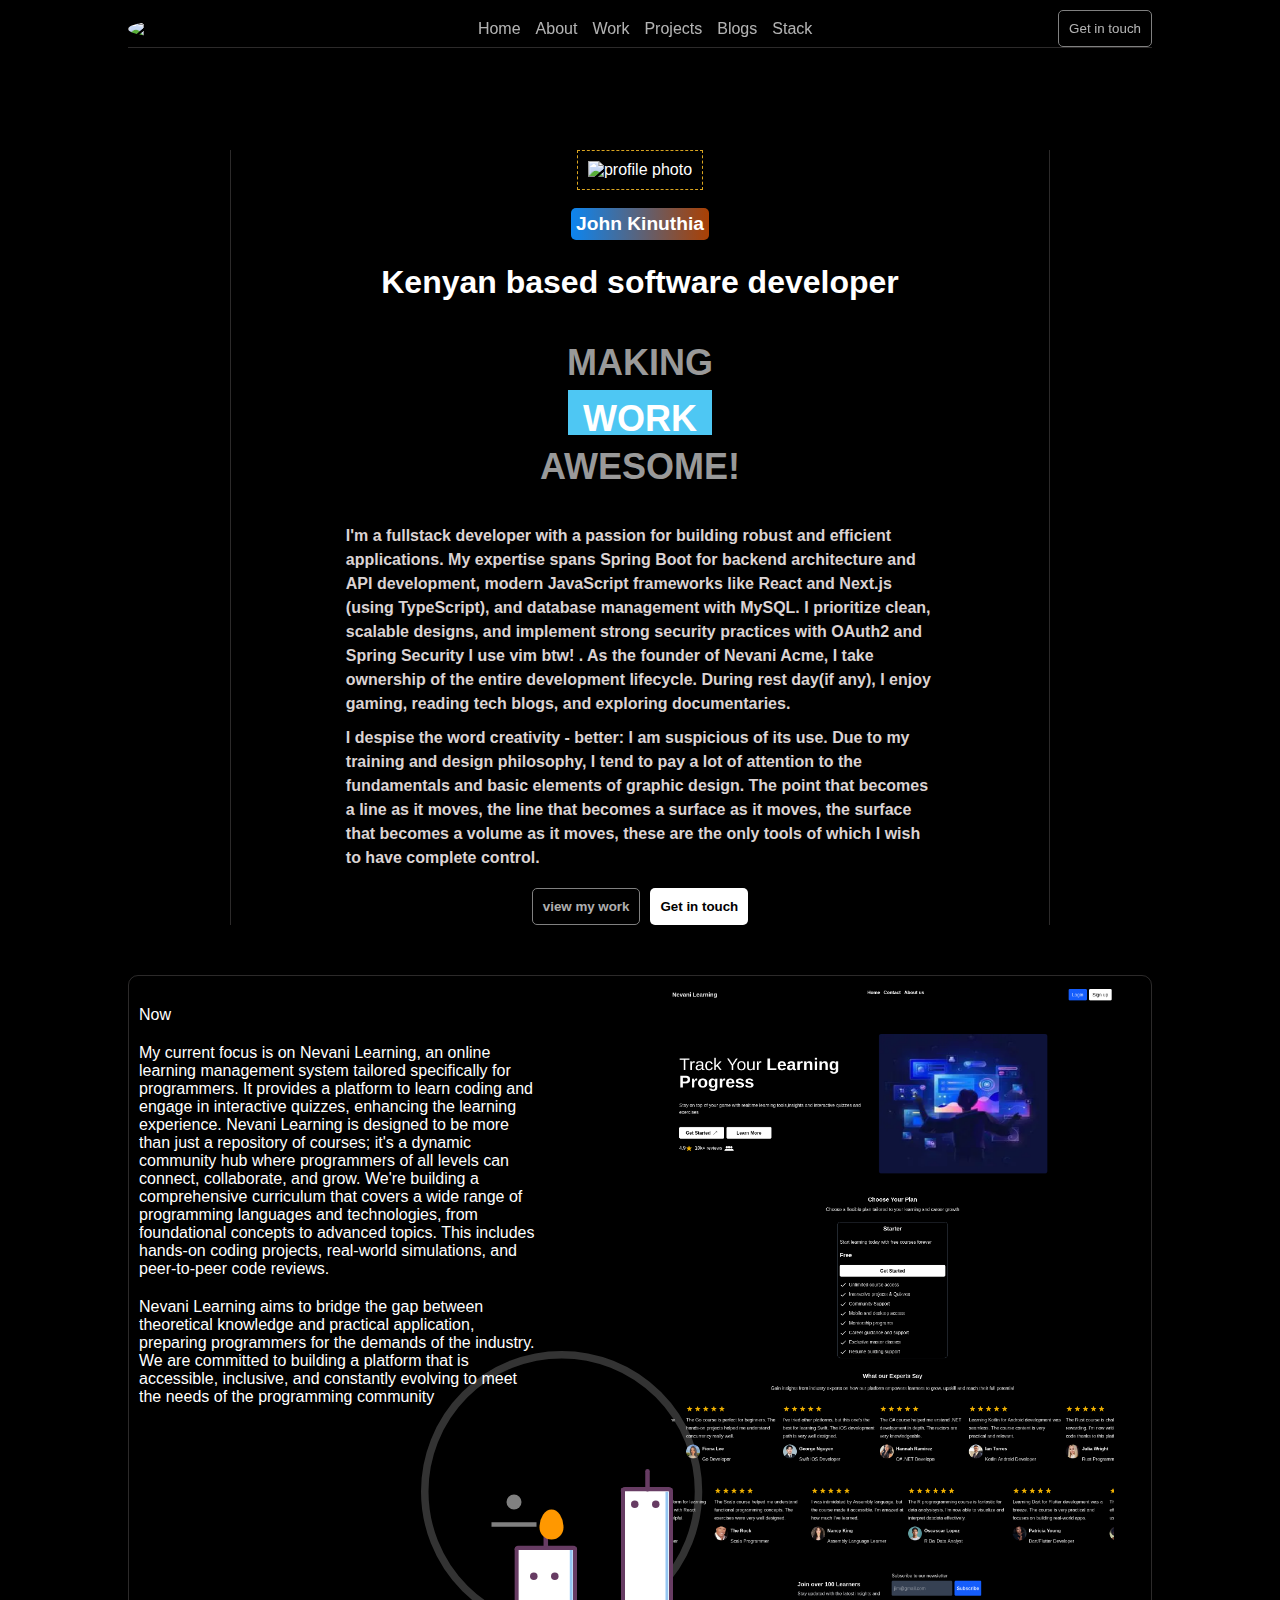
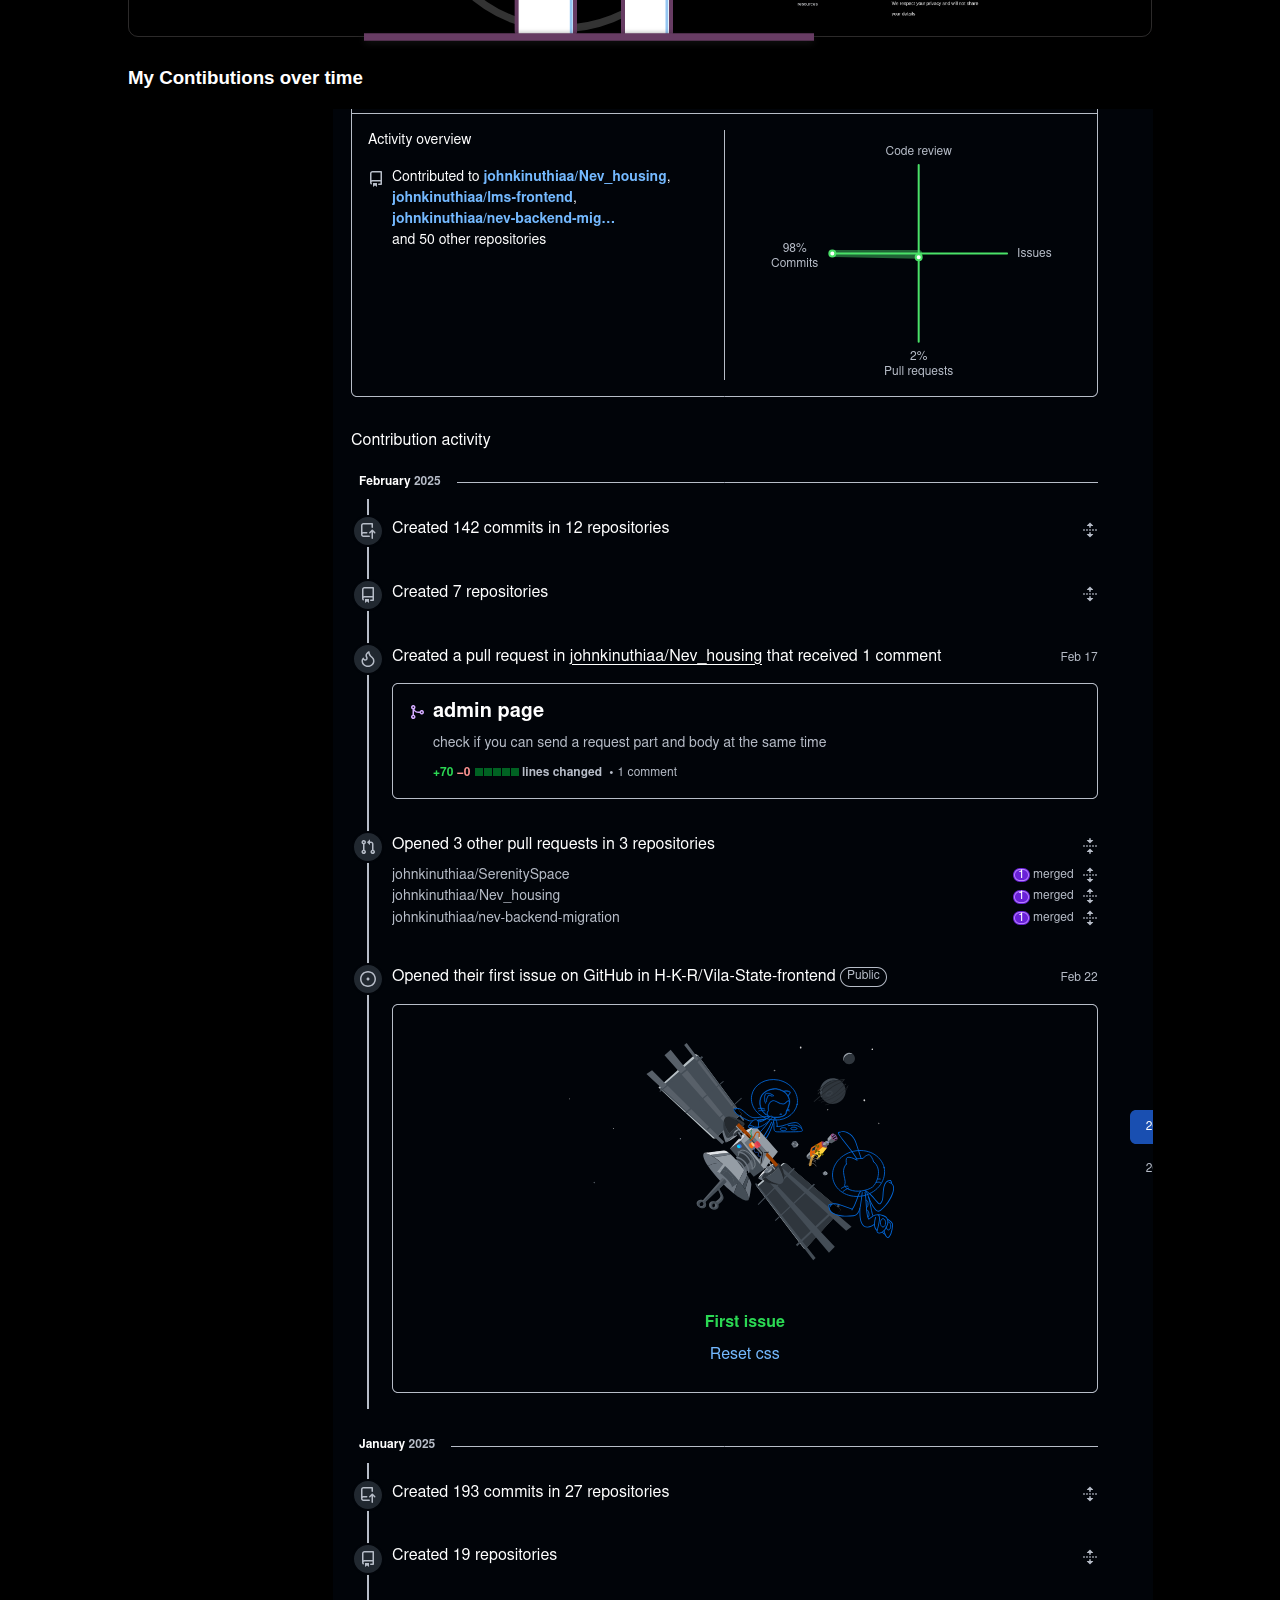
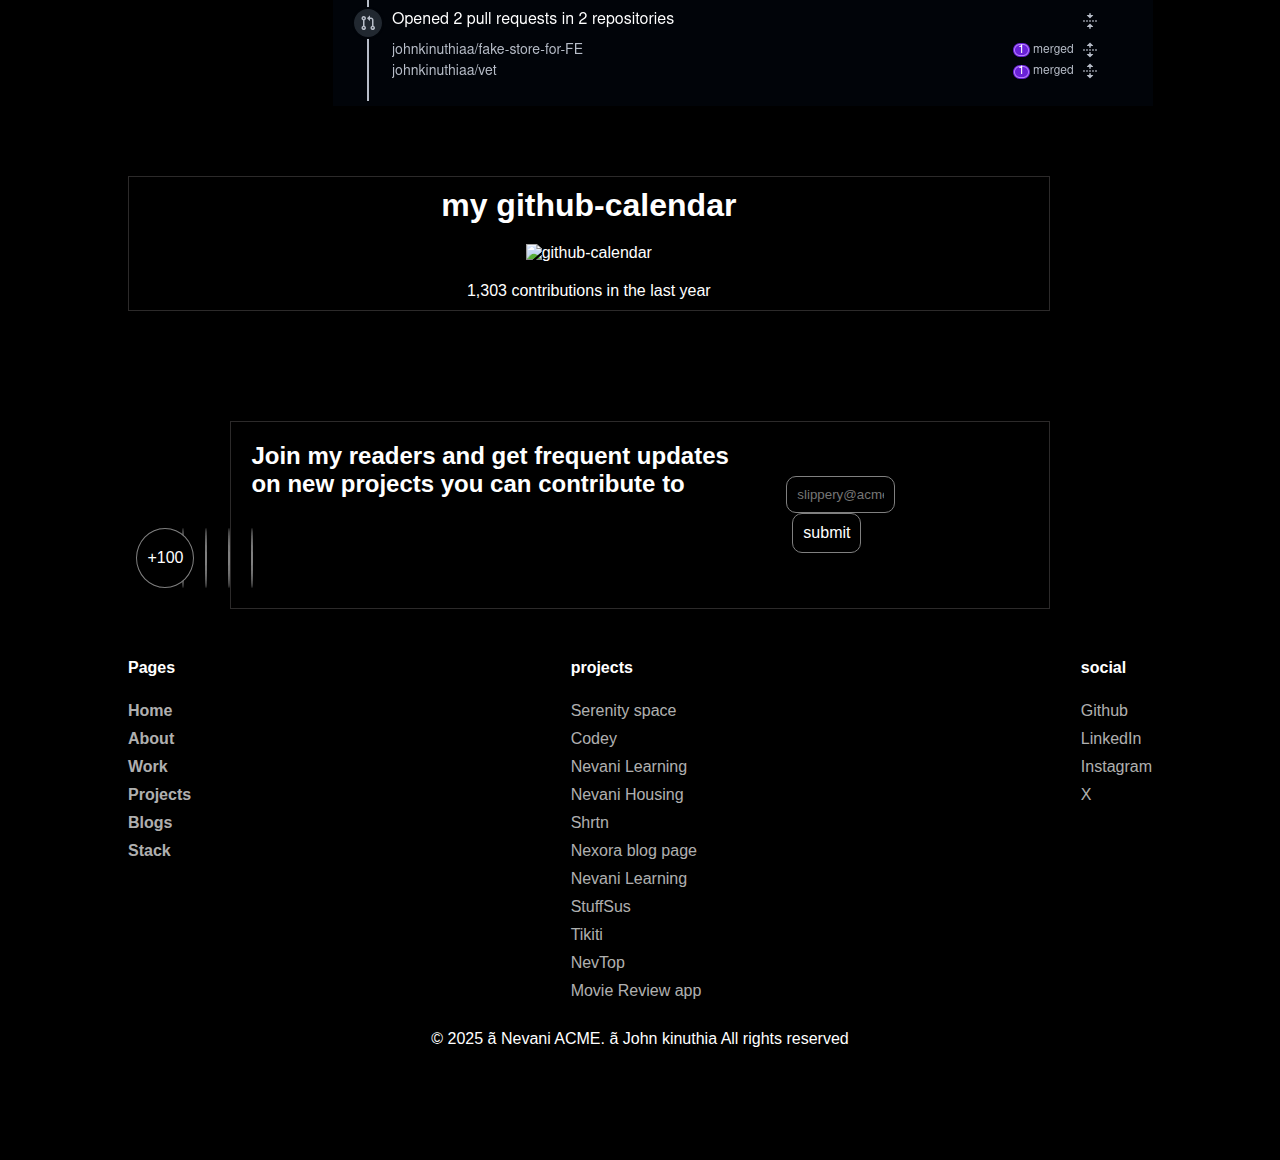
==== commit 8f188056: "remove script tags" ====
--- a/index.html
+++ b/index.html
@@ -252,8 +252,7 @@
                 </div>
             </div>
         </div>
-        <div class="date" id="date"></div>
+        <div class="date" id="date"> &copy; 2025 &atilde; Nevani ACME. &atilde; John kinuthia All rights reserved</div>
     </footer>
-    <script type="module" src="index.js"></script>
     </body>
 </html>--- a/styles/styles.css
+++ b/styles/styles.css
@@ -1,7 +1,7 @@
 /* make width for the whole app to be 80% */
 :root{
     width: 80%;
-    margin: 0 auto; 
+    margin: 0 auto;
     background-color: black;
     font-family: Arial, Helvetica, sans-serif;
 
@@ -332,6 +332,9 @@
     .main__page{
         display: flex;
         flex-direction: column;
+        height: 98vh;
+        overflow: scroll;
+        scrollbar-width: thin;
     }
     .introduction__section__about__me{
         flex-direction: column;
@@ -358,6 +361,7 @@
         width: 98%;
         margin-bottom: 30px;
     }
+    
     .contribution_section,
     .contribution_activity,
     .contribution_activity>img,
--- a/styles/indexPageAnimations.css
+++ b/styles/indexPageAnimations.css
@@ -37,6 +37,11 @@
 }
 #flip div:last-child div {
     background:#DC143C;
+}
+@media  screen and (max-width:768px) {
+    #container{
+        width:70%;
+    }
 }
 
 @keyframes show {
--- a/styles/CandleAnimation.css
+++ b/styles/CandleAnimation.css
@@ -2,7 +2,7 @@
     background-color: #FFF;
     animation: change-background 3s infinite linear;
     position: relative;
-    width: 95%;
+    width: 90%;
   }
   
   .wrapper {
@@ -16,7 +16,7 @@
     position: absolute;
     left: 50%;
     top: 50%;
-    width: 350px;
+    width:300px;
     height: 5px;
     background: #673C63;
     transform: translate(-50%, -50%);
